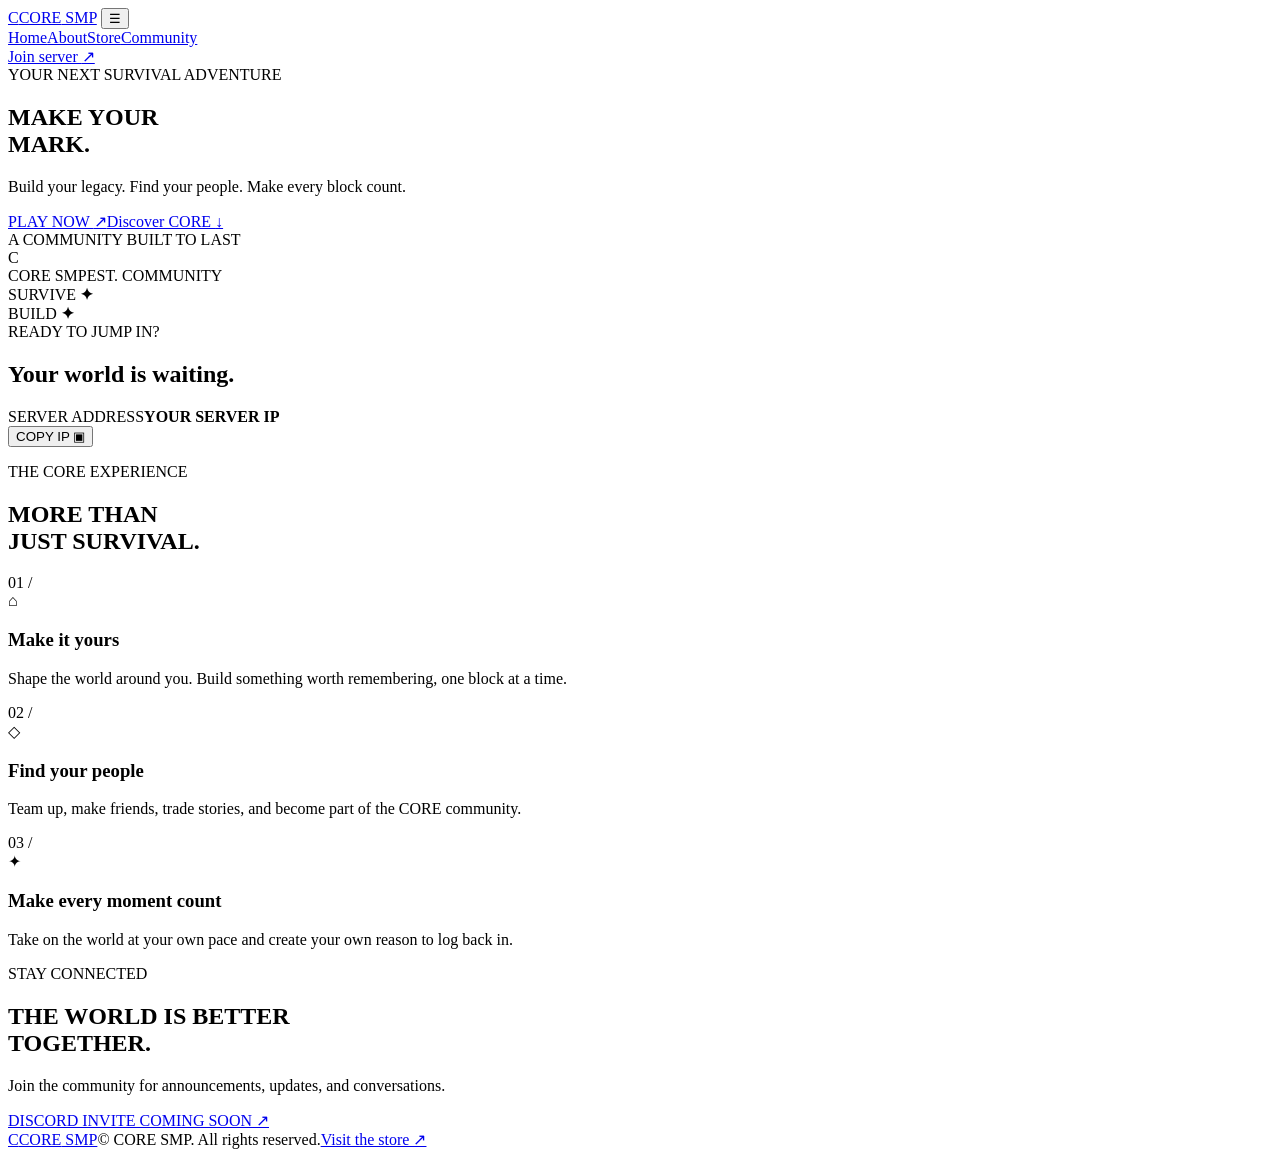
==== index.html @ 57117112 "Build CORE SMP website homepage" ====
<!doctype html>
<html lang="en">
<head>
  <meta charset="utf-8">
  <meta name="viewport" content="width=device-width, initial-scale=1">
  <meta name="theme-color" content="#090909">
  <meta name="description" content="CORE SMP — a Minecraft survival community. Join the server, meet the community, and explore the store.">
  <title>CORE SMP — Your next adventure</title>
  <link rel="preconnect" href="https://fonts.googleapis.com">
  <link rel="preconnect" href="https://fonts.gstatic.com" crossorigin>
  <link href="https://fonts.googleapis.com/css2?family=DM+Sans:wght@400;500;600;700;800&family=Space+Grotesk:wght@500;600;700&display=swap" rel="stylesheet">
  <link rel="stylesheet" href="styles.css">
</head>
<body>
  <div class="ambient ambient-one"></div><div class="ambient ambient-two"></div>
  <header class="site-header">
    <a class="brand" href="index.html" aria-label="CORE SMP home"><span class="brand-mark">C</span><span>CORE<span class="brand-muted"> SMP</span></span></a>
    <button class="menu-toggle" aria-label="Toggle navigation" aria-expanded="false">☰</button>
    <nav class="nav-links" aria-label="Main navigation">
      <a class="active" href="index.html">Home</a><a href="#about">About</a><a href="store.html">Store</a><a href="#community">Community</a>
    </nav>
    <a class="button button-small button-outline header-join" href="#join">Join server <span>↗</span></a>
  </header>

  <main>
    <section class="hero">
      <div class="hero-copy">
        <div class="eyebrow"><span class="live-dot"></span> YOUR NEXT SURVIVAL ADVENTURE</div>
        <h1>MAKE YOUR<br>MARK<span class="gold">.</span></h1>
        <p class="hero-lead">Build your legacy. Find your people. Make every block count.</p>
        <div class="hero-actions"><a class="button button-gold" href="#join">PLAY NOW <span>↗</span></a><a class="button button-quiet" href="#about">Discover CORE <span>↓</span></a></div>
        <div class="hero-note"><span class="note-line"></span> A COMMUNITY BUILT TO LAST</div>
      </div>
      <div class="hero-art" aria-label="Abstract golden CORE emblem">
        <div class="art-grid"></div><div class="orbit orbit-one"></div><div class="orbit orbit-two"></div>
        <div class="core-emblem"><span>C</span></div><div class="art-caption"><span>CORE SMP</span><span>EST. COMMUNITY</span></div>
        <div class="floating-chip chip-top">SURVIVE <b>✦</b></div><div class="floating-chip chip-bottom">BUILD <b>✦</b></div>
      </div>
    </section>

    <section class="join-strip" id="join">
      <div><span class="section-kicker">READY TO JUMP IN?</span><h2>Your world is waiting.</h2></div>
      <div class="server-address"><span class="address-label">SERVER ADDRESS</span><strong id="server-ip">YOUR SERVER IP</strong></div>
      <button class="button button-gold copy-button" id="copy-ip" type="button">COPY IP <span>▣</span></button>
      <p class="copy-feedback" id="copy-feedback" aria-live="polite"></p>
    </section>

    <section class="section about-section" id="about">
      <div class="section-heading"><span class="section-kicker">THE CORE EXPERIENCE</span><h2>MORE THAN<br><span class="gold">JUST SURVIVAL.</span></h2></div>
      <div class="feature-grid">
        <article class="feature-card"><span class="feature-number">01 /</span><div class="feature-icon">⌂</div><h3>Make it yours</h3><p>Shape the world around you. Build something worth remembering, one block at a time.</p></article>
        <article class="feature-card"><span class="feature-number">02 /</span><div class="feature-icon">◇</div><h3>Find your people</h3><p>Team up, make friends, trade stories, and become part of the CORE community.</p></article>
        <article class="feature-card"><span class="feature-number">03 /</span><div class="feature-icon">✦</div><h3>Make every moment count</h3><p>Take on the world at your own pace and create your own reason to log back in.</p></article>
      </div>
    </section>

    <section class="community-banner" id="community">
      <div><span class="section-kicker">STAY CONNECTED</span><h2>THE WORLD IS BETTER<br><span class="gold">TOGETHER.</span></h2><p>Join the community for announcements, updates, and conversations.</p></div>
      <a class="button button-outline" href="#" aria-label="Discord invite to be added">DISCORD INVITE COMING SOON ↗</a>
    </section>
  </main>
  <footer class="site-footer"><a class="brand" href="index.html"><span class="brand-mark">C</span><span>CORE<span class="brand-muted"> SMP</span></span></a><span>© <span id="year"></span> CORE SMP. All rights reserved.</span><a href="store.html">Visit the store ↗</a></footer>
  <script src="script.js"></script>
</body>
</html>
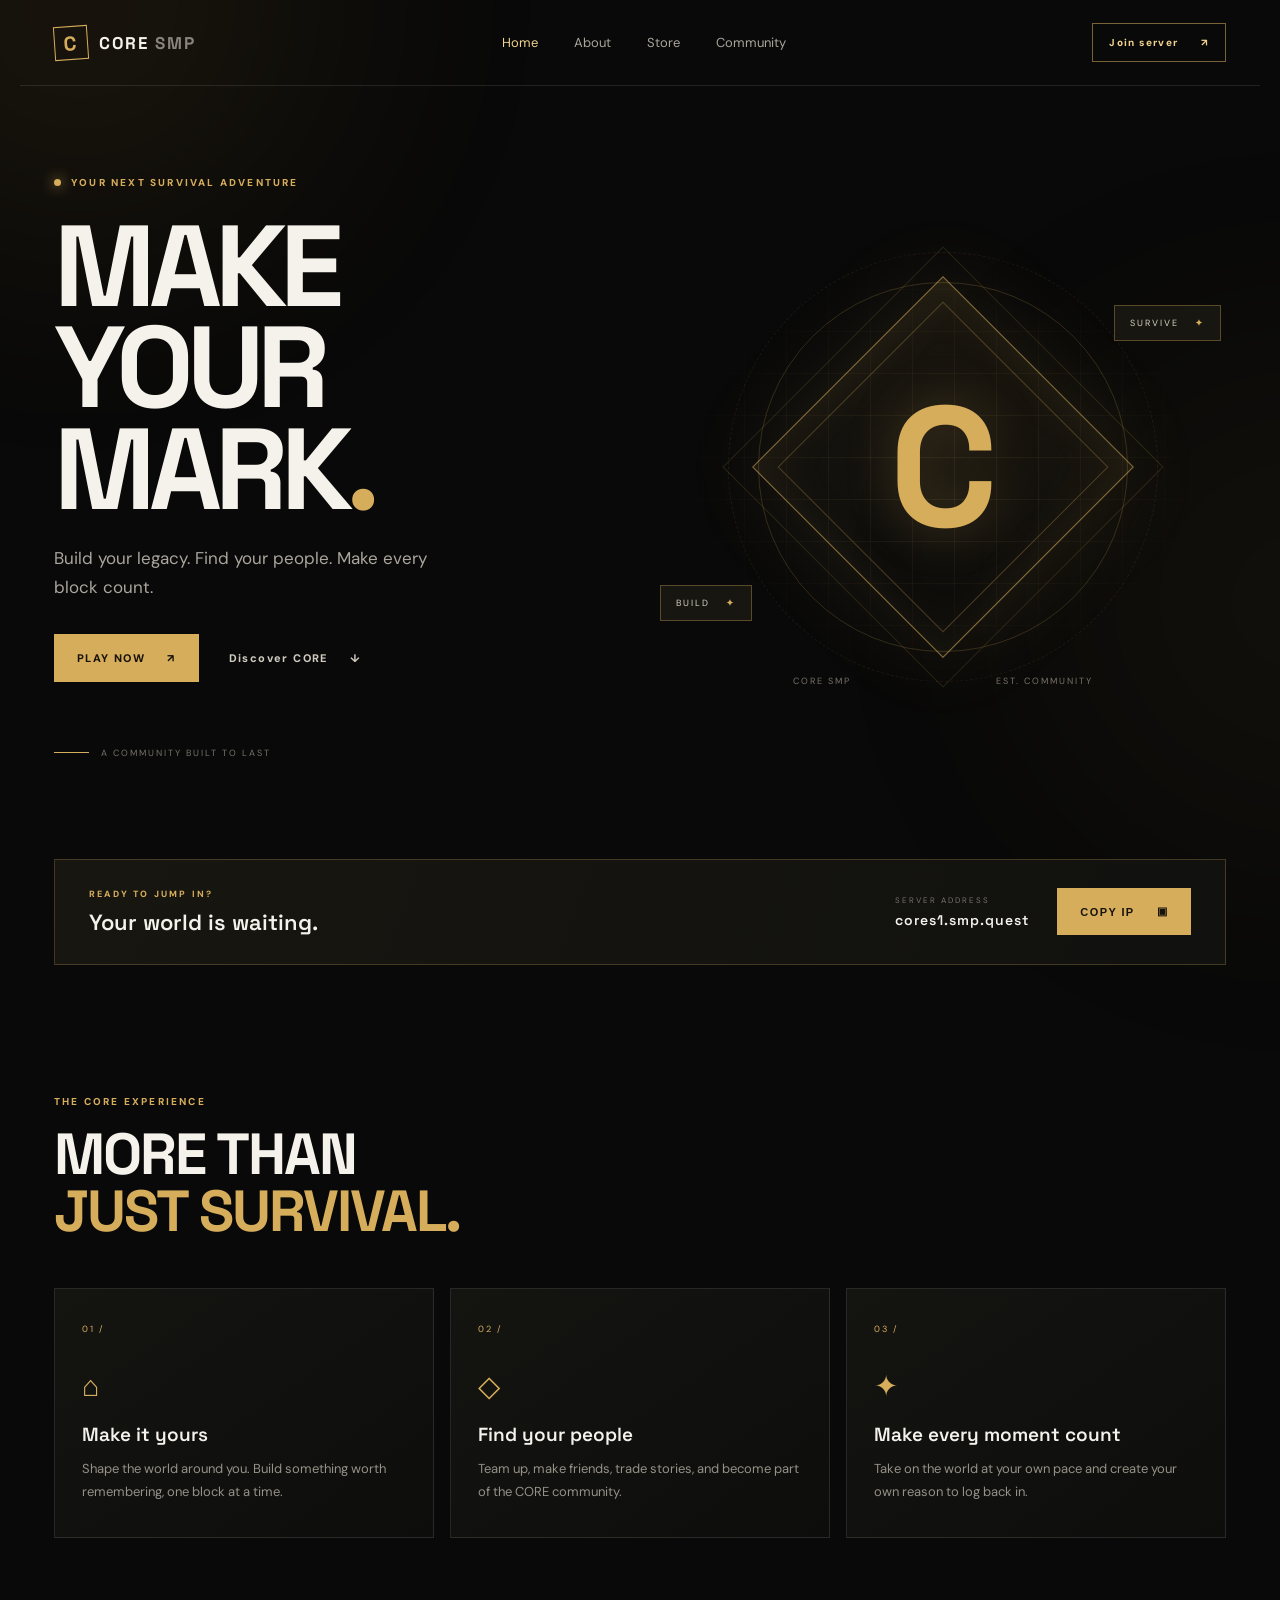
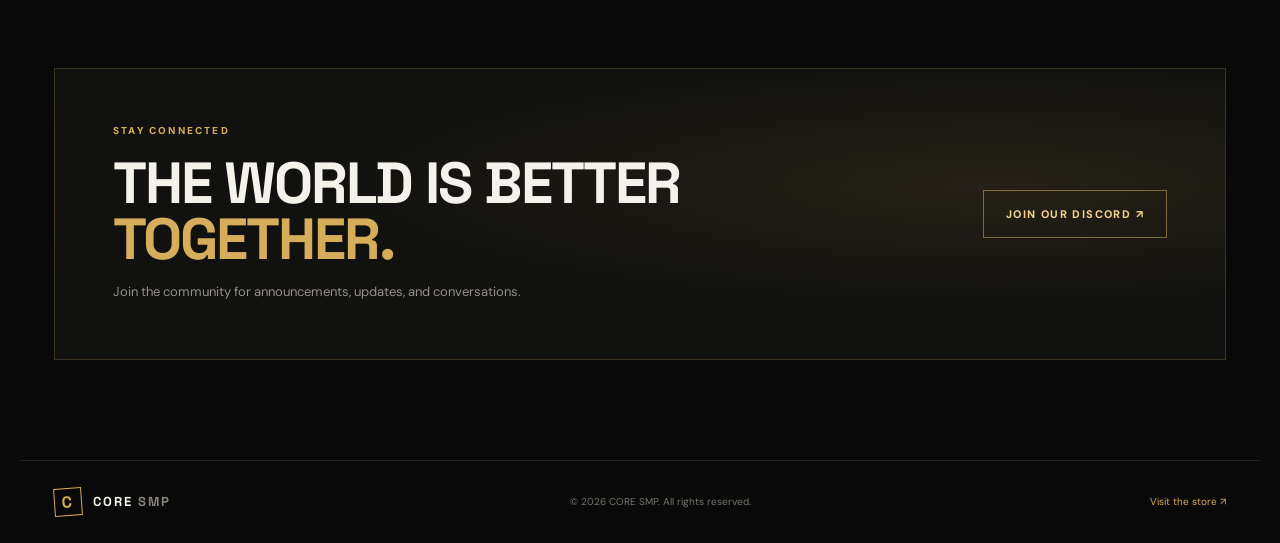
==== commit 122d5055: "Add CORE SMP server address and Discord invite" ====
--- a/index.html
+++ b/index.html
@@ -40,7 +40,7 @@
 
     <section class="join-strip" id="join">
       <div><span class="section-kicker">READY TO JUMP IN?</span><h2>Your world is waiting.</h2></div>
-      <div class="server-address"><span class="address-label">SERVER ADDRESS</span><strong id="server-ip">YOUR SERVER IP</strong></div>
+      <div class="server-address"><span class="address-label">SERVER ADDRESS</span><strong id="server-ip">cores1.smp.quest</strong></div>
       <button class="button button-gold copy-button" id="copy-ip" type="button">COPY IP <span>▣</span></button>
       <p class="copy-feedback" id="copy-feedback" aria-live="polite"></p>
     </section>
@@ -56,7 +56,7 @@
 
     <section class="community-banner" id="community">
       <div><span class="section-kicker">STAY CONNECTED</span><h2>THE WORLD IS BETTER<br><span class="gold">TOGETHER.</span></h2><p>Join the community for announcements, updates, and conversations.</p></div>
-      <a class="button button-outline" href="#" aria-label="Discord invite to be added">DISCORD INVITE COMING SOON ↗</a>
+      <a class="button button-outline" href="https://discord.gg/znxwKpH2S9" target="_blank" rel="noopener noreferrer">JOIN OUR DISCORD ↗</a>
     </section>
   </main>
   <footer class="site-footer"><a class="brand" href="index.html"><span class="brand-mark">C</span><span>CORE<span class="brand-muted"> SMP</span></span></a><span>© <span id="year"></span> CORE SMP. All rights reserved.</span><a href="store.html">Visit the store ↗</a></footer>
--- a/styles.css
+++ b/styles.css
@@ -0,0 +1 @@
+:root{--bg:#090909;--panel:#11110f;--panel2:#151512;--gold:#d6ad5b;--gold2:#f1d28e;--text:#f5f2eb;--muted:#9b988f;--line:rgba(255,255,255,.1);--font:'DM Sans',sans-serif;--display:'Space Grotesk',sans-serif}*{box-sizing:border-box}html{scroll-behavior:smooth}body{margin:0;background:var(--bg);color:var(--text);font-family:var(--font);overflow-x:hidden}a{color:inherit;text-decoration:none}.ambient{position:fixed;width:520px;height:520px;border-radius:50%;filter:blur(130px);opacity:.09;pointer-events:none;z-index:-1}.ambient-one{background:#b88a36;top:-260px;left:-180px}.ambient-two{background:#6f5727;right:-280px;top:38%}.site-header{height:86px;max-width:1240px;margin:auto;padding:0 34px;display:flex;align-items:center;justify-content:space-between;border-bottom:1px solid var(--line);position:relative;z-index:5}.brand{display:flex;align-items:center;gap:11px;font:700 17px var(--display);letter-spacing:2px}.brand-mark{width:34px;height:34px;border:1px solid var(--gold);color:var(--gold);display:grid;place-items:center;font:700 20px var(--display);transform:rotate(-4deg)}.brand-muted{color:#89857c}.nav-links{display:flex;gap:36px;color:#aaa69c;font-size:13px}.nav-links a{transition:color .2s}.nav-links a:hover,.nav-links a.active{color:var(--gold2)}.button{display:inline-flex;align-items:center;justify-content:center;gap:22px;padding:16px 22px;font-size:11px;font-weight:800;letter-spacing:1.4px;transition:transform .2s,background .2s,border-color .2s}.button:hover{transform:translateY(-2px)}.button-gold{background:var(--gold);color:#17130b;border:1px solid var(--gold)}.button-gold:hover{background:var(--gold2)}.button-outline{border:1px solid rgba(214,173,91,.55);color:var(--gold2)}.button-outline:hover{background:rgba(214,173,91,.1)}.button-small{padding:12px 16px;font-size:10px}.button-quiet{color:#d0cbc0;padding-left:4px}.menu-toggle{display:none;background:none;border:0;color:white;font-size:23px}.hero{max-width:1240px;min-height:640px;margin:auto;padding:90px 34px 100px;display:grid;grid-template-columns:1fr 1fr;align-items:center;gap:40px}.eyebrow,.section-kicker{font-size:10px;font-weight:800;letter-spacing:2.2px;color:var(--gold);display:flex;align-items:center;gap:10px}.live-dot{width:7px;height:7px;border-radius:50%;background:var(--gold);box-shadow:0 0 13px var(--gold)}h1,h2,h3,p{margin-top:0}.hero h1,.store-hero h1{font:700 clamp(66px,9vw,116px)/.88 var(--display);letter-spacing:-7px;margin:27px 0 24px}.gold{color:var(--gold)}.hero-lead{font-size:17px;line-height:1.7;color:#aaa69d;max-width:420px}.hero-actions{display:flex;align-items:center;gap:26px;margin-top:32px}.hero-note{display:flex;align-items:center;gap:12px;color:#77736a;font-size:9px;letter-spacing:2px;margin-top:65px}.note-line{height:1px;width:35px;background:var(--gold)}.hero-art{height:440px;position:relative;display:grid;place-items:center;isolation:isolate}.art-grid{position:absolute;inset:0;background-image:linear-gradient(rgba(214,173,91,.08) 1px,transparent 1px),linear-gradient(90deg,rgba(214,173,91,.08) 1px,transparent 1px);background-size:42px 42px;mask-image:radial-gradient(ellipse,black 15%,transparent 72%);z-index:-1}.core-emblem{width:270px;height:270px;border:1px solid rgba(214,173,91,.6);display:grid;place-items:center;transform:rotate(45deg);box-shadow:0 0 90px rgba(214,173,91,.12),inset 0 0 50px rgba(214,173,91,.08);background:linear-gradient(135deg,rgba(214,173,91,.09),rgba(255,255,255,.01))}.core-emblem:before,.core-emblem:after{content:"";position:absolute;inset:17px;border:1px solid rgba(214,173,91,.28)}.core-emblem:after{inset:-22px;border-color:rgba(214,173,91,.15)}.core-emblem span{font:700 170px var(--display);color:var(--gold);transform:rotate(-45deg);text-shadow:0 0 50px rgba(214,173,91,.28)}.orbit{position:absolute;border:1px solid rgba(214,173,91,.2);border-radius:50%;width:370px;height:370px}.orbit-two{width:430px;height:430px;border-style:dashed;opacity:.5}.art-caption{position:absolute;bottom:0;left:50%;transform:translateX(-50%);width:300px;display:flex;justify-content:space-between;color:#797469;font-size:9px;letter-spacing:2px}.floating-chip{position:absolute;background:#171611;border:1px solid rgba(214,173,91,.35);padding:11px 15px;font-size:9px;letter-spacing:2px;color:#d8d1c1}.floating-chip b{color:var(--gold);margin-left:12px}.chip-top{top:58px;right:5px}.chip-bottom{bottom:66px;left:0}.join-strip{max-width:1172px;margin:0 auto;background:linear-gradient(110deg,#171610,#11110f);border:1px solid rgba(214,173,91,.25);padding:28px 34px;display:flex;align-items:center;gap:28px;position:relative}.join-strip h2{font:600 22px var(--display);margin:8px 0 0}.join-strip .section-kicker{font-size:9px}.server-address{margin-left:auto;display:flex;flex-direction:column;gap:6px}.address-label{font-size:8px;letter-spacing:2px;color:#77736a}.server-address strong{font:600 14px var(--display);letter-spacing:1px}.copy-button{white-space:nowrap}.copy-feedback{position:absolute;right:34px;bottom:-24px;color:var(--gold);font-size:11px;margin:0}.section{max-width:1172px;margin:0 auto;padding:130px 0}.section-heading{margin-bottom:48px}.section-heading h2,.community-banner h2{font:700 clamp(38px,5vw,58px)/.98 var(--display);letter-spacing:-2px;margin:18px 0}.feature-grid{display:grid;grid-template-columns:repeat(3,1fr);gap:16px}.feature-card{background:linear-gradient(145deg,#141411,#0d0d0c);border:1px solid var(--line);padding:27px;min-height:250px;transition:border-color .2s,transform .2s}.feature-card:hover{border-color:rgba(214,173,91,.5);transform:translateY(-4px)}.feature-number{font-size:9px;color:var(--gold);letter-spacing:2px}.feature-icon{font-size:29px;color:var(--gold);margin:30px 0 17px}.feature-card h3{font:600 19px var(--display);margin-bottom:10px}.feature-card p,.community-banner p{font-size:13px;line-height:1.8;color:#969187;margin:0}.community-banner{max-width:1172px;margin:0 auto 100px;padding:55px 58px;border:1px solid rgba(214,173,91,.22);background:radial-gradient(ellipse at 80% 40%,rgba(214,173,91,.1),transparent 50%),#11110f;display:flex;align-items:center;justify-content:space-between;gap:25px}.community-banner h2{margin-bottom:12px}.community-banner .button{flex-shrink:0}.site-footer{max-width:1240px;margin:auto;padding:27px 34px;border-top:1px solid var(--line);display:flex;align-items:center;justify-content:space-between;color:#77736a;font-size:10px}.site-footer .brand{color:var(--text);font-size:13px}.site-footer .brand-mark{width:28px;height:28px;font-size:16px}.site-footer>a:last-child{color:var(--gold)}.store-hero{max-width:1172px;margin:auto;padding:105px 0 75px}.store-hero h1{font-size:clamp(66px,9vw,104px);margin-bottom:24px}.store-hero>p{color:#a7a196;max-width:470px;line-height:1.8;font-size:15px}.store-status{display:inline-flex;align-items:center;gap:17px;margin-top:28px;padding:17px 21px;background:#15140f;border:1px solid rgba(214,173,91,.28)}.status-icon{font-size:24px;color:var(--gold)}.store-status strong,.store-status small{display:block}.store-status strong{font-size:10px;letter-spacing:1.5px;color:var(--gold2)}.store-status small{font-size:11px;color:#8d887d;margin-top:5px}.store-section{padding-top:65px}.section-description{color:#99948a;max-width:480px;line-height:1.7;font-size:13px}.tier-grid{display:grid;grid-template-columns:repeat(3,1fr);gap:16px;margin-top:40px}.tier-card{padding:30px;background:#11110f;border:1px solid var(--line);min-height:330px;position:relative}.tier-featured{border-color:rgba(214,173,91,.6);background:linear-gradient(150deg,#1a1811,#11110f)}.tier-label{font-size:9px;letter-spacing:2px;color:var(--gold)}.tier-card h3{font:700 39px var(--display);margin:24px 0 5px}.tier-subtitle{color:#99948a;font-size:12px}.tier-card ul{list-style:none;padding:0;margin:28px 0}.tier-card li{font-size:12px;color:#c4bfb4;padding:10px 0;border-bottom:1px solid rgba(255,255,255,.07)}.tier-card li:before{content:"✦";color:var(--gold);margin-right:10px}.tier-soon{font-size:9px;letter-spacing:1.5px;color:var(--gold)}.store-footnote{font-size:10px;color:#77736a;line-height:1.7;margin-top:24px}.store-help{margin-top:30px}.store-help h2{font-size:40px}@media(max-width:900px){.site-header{padding:0 22px}.hero{padding:75px 24px;gap:15px}.hero-art{transform:scale(.85)}.section,.store-hero{margin-left:24px;margin-right:24px}.join-strip{margin:0 24px;flex-wrap:wrap}.server-address{margin-left:0}.community-banner{margin-left:24px;margin-right:24px}.site-footer{padding-left:22px;padding-right:22px}}@media(max-width:650px){.site-header{height:72px}.menu-toggle{display:block;margin-left:auto;margin-right:15px}.nav-links{display:none;position:absolute;top:71px;left:0;right:0;background:#10100e;padding:22px;flex-direction:column;gap:20px;border-bottom:1px solid var(--line)}.nav-links.open{display:flex}.header-join{display:none}.hero{display:block;padding:70px 24px 55px}.hero h1{font-size:76px;letter-spacing:-5px}.hero-art{height:340px;margin-top:35px;transform:scale(.8)}.hero-note{margin-top:38px}.join-strip{padding:25px;gap:17px}.join-strip>div:first-child{width:100%}.server-address{flex:1;min-width:145px}.copy-button{padding:14px}.section{padding:85px 0}.feature-grid,.tier-grid{grid-template-columns:1fr}.feature-card{min-height:210px}.community-banner{padding:35px 27px;display:block}.community-banner .button{margin-top:25px;font-size:9px}.site-footer{gap:16px;flex-wrap:wrap}.site-footer>span{order:3;width:100%}.store-hero{padding-top:75px}.store-hero h1{font-size:76px;letter-spacing:-5px}.store-section{padding-top:35px}.tier-card{min-height:0}.copy-feedback{right:24px}}
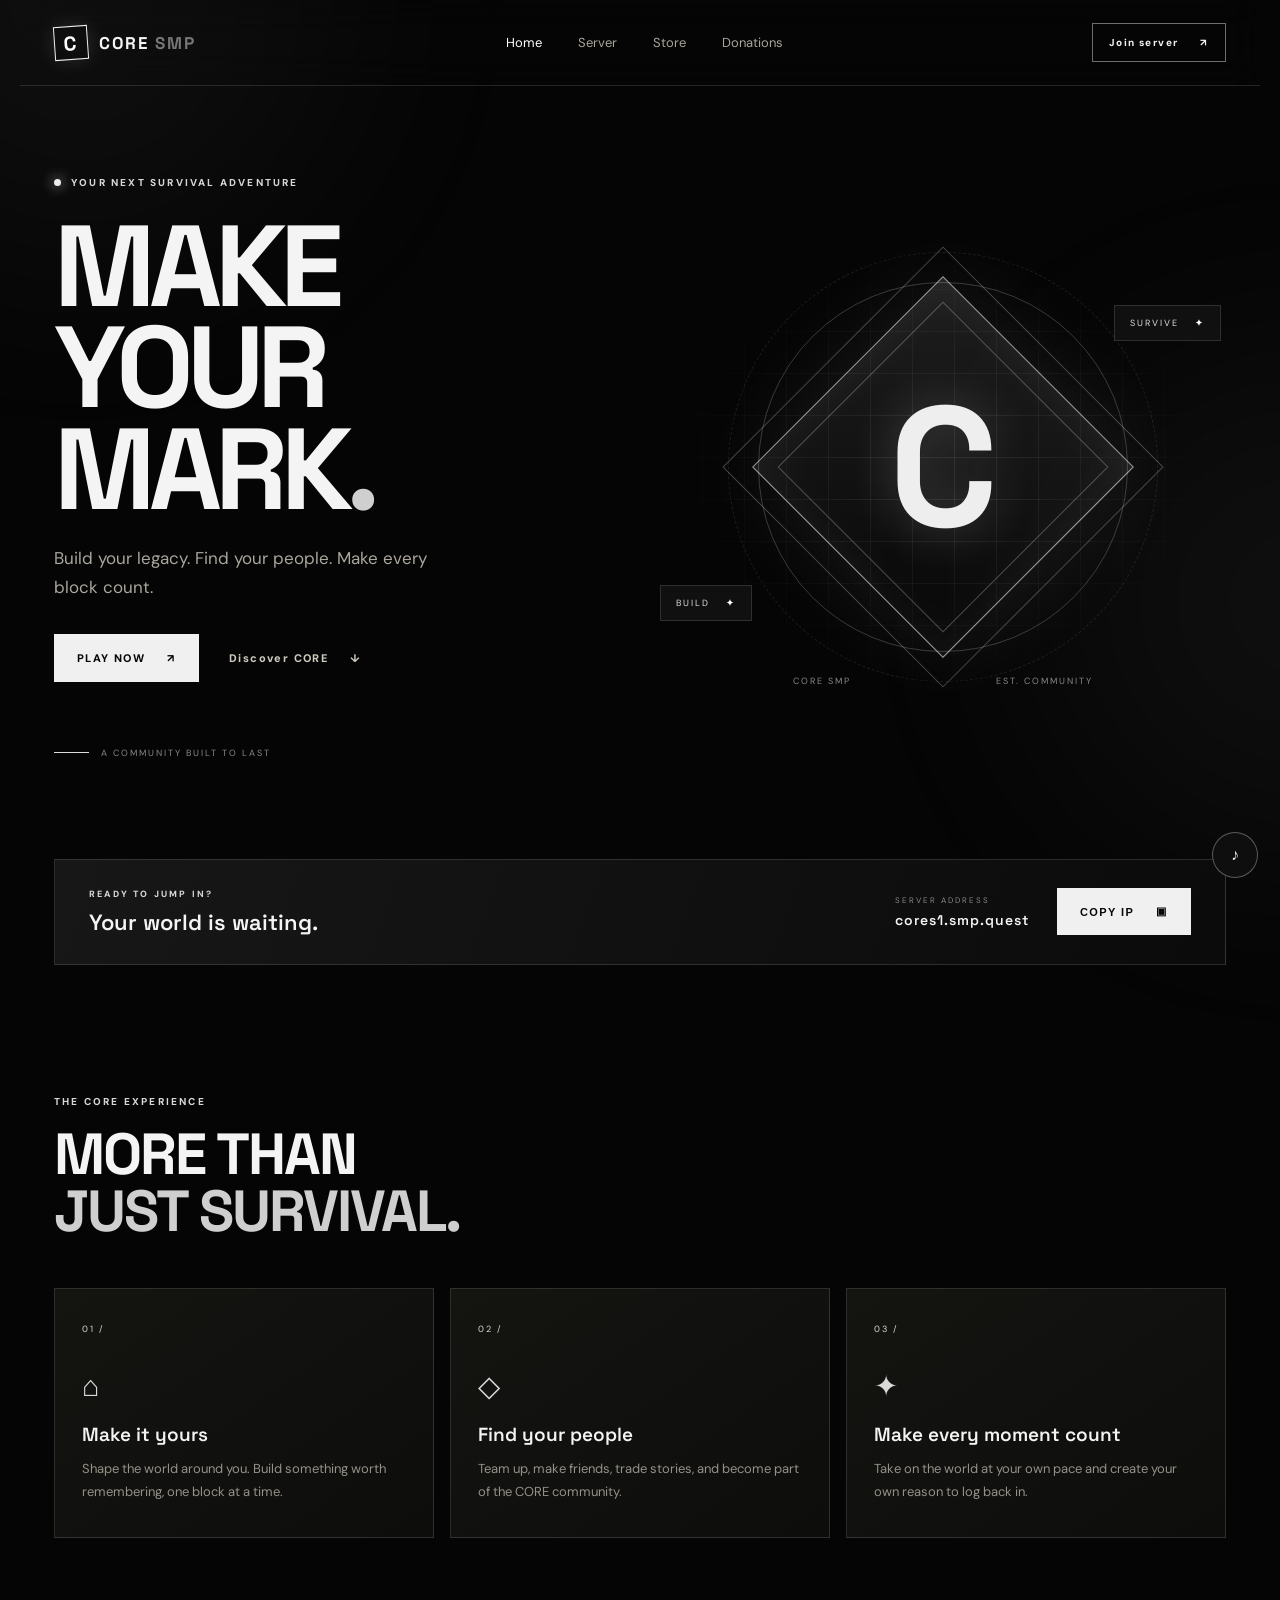
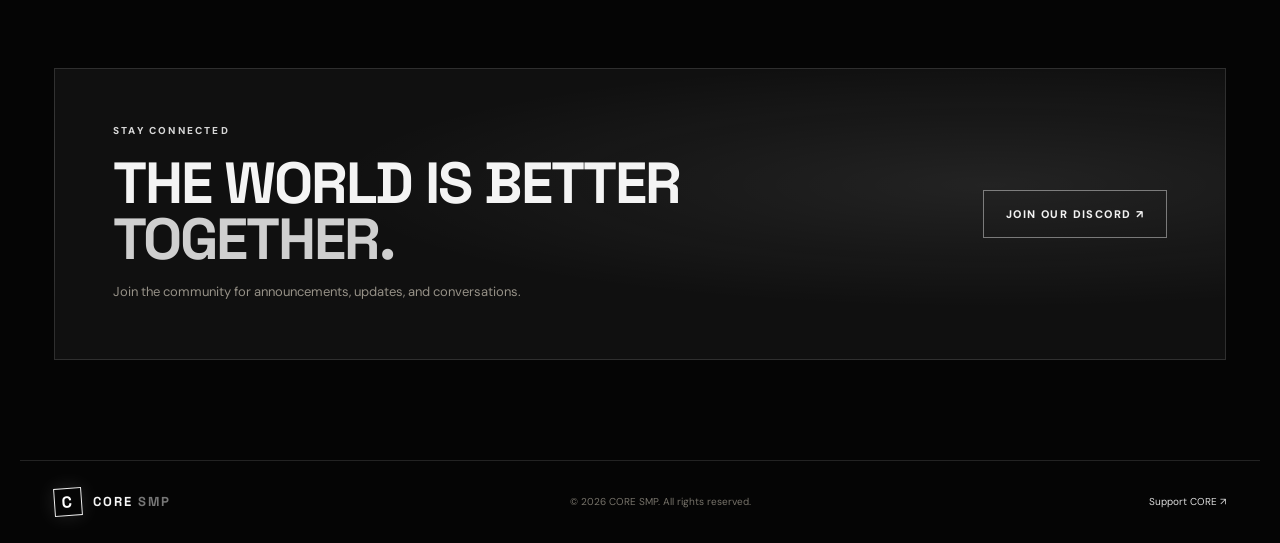
==== commit f46d269d: "Add separate donations navigation" ====
--- a/index.html
+++ b/index.html
@@ -17,7 +17,7 @@
     <a class="brand" href="index.html" aria-label="CORE SMP home"><span class="brand-mark">C</span><span>CORE<span class="brand-muted"> SMP</span></span></a>
     <button class="menu-toggle" aria-label="Toggle navigation" aria-expanded="false">☰</button>
     <nav class="nav-links" aria-label="Main navigation">
-      <a class="active" href="index.html">Home</a><a href="#about">About</a><a href="store.html">Store</a><a href="#community">Community</a>
+      <a class="active" href="index.html">Home</a><a href="#join">Server</a><a href="store.html">Store</a><a href="donate.html">Donations</a>
     </nav>
     <a class="button button-small button-outline header-join" href="#join">Join server <span>↗</span></a>
   </header>
@@ -59,7 +59,7 @@
       <a class="button button-outline" href="https://discord.gg/znxwKpH2S9" target="_blank" rel="noopener noreferrer">JOIN OUR DISCORD ↗</a>
     </section>
   </main>
-  <footer class="site-footer"><a class="brand" href="index.html"><span class="brand-mark">C</span><span>CORE<span class="brand-muted"> SMP</span></span></a><span>© <span id="year"></span> CORE SMP. All rights reserved.</span><a href="store.html">Visit the store ↗</a></footer>
+  <footer class="site-footer"><a class="brand" href="index.html"><span class="brand-mark">C</span><span>CORE<span class="brand-muted"> SMP</span></span></a><span>© <span id="year"></span> CORE SMP. All rights reserved.</span><a href="donate.html">Support CORE ↗</a></footer>
   <script src="script.js"></script>
 </body>
 </html>
--- a/styles.css
+++ b/styles.css
@@ -1 +1,55 @@
-:root{--bg:#090909;--panel:#11110f;--panel2:#151512;--gold:#d6ad5b;--gold2:#f1d28e;--text:#f5f2eb;--muted:#9b988f;--line:rgba(255,255,255,.1);--font:'DM Sans',sans-serif;--display:'Space Grotesk',sans-serif}*{box-sizing:border-box}html{scroll-behavior:smooth}body{margin:0;background:var(--bg);color:var(--text);font-family:var(--font);overflow-x:hidden}a{color:inherit;text-decoration:none}.ambient{position:fixed;width:520px;height:520px;border-radius:50%;filter:blur(130px);opacity:.09;pointer-events:none;z-index:-1}.ambient-one{background:#b88a36;top:-260px;left:-180px}.ambient-two{background:#6f5727;right:-280px;top:38%}.site-header{height:86px;max-width:1240px;margin:auto;padding:0 34px;display:flex;align-items:center;justify-content:space-between;border-bottom:1px solid var(--line);position:relative;z-index:5}.brand{display:flex;align-items:center;gap:11px;font:700 17px var(--display);letter-spacing:2px}.brand-mark{width:34px;height:34px;border:1px solid var(--gold);color:var(--gold);display:grid;place-items:center;font:700 20px var(--display);transform:rotate(-4deg)}.brand-muted{color:#89857c}.nav-links{display:flex;gap:36px;color:#aaa69c;font-size:13px}.nav-links a{transition:color .2s}.nav-links a:hover,.nav-links a.active{color:var(--gold2)}.button{display:inline-flex;align-items:center;justify-content:center;gap:22px;padding:16px 22px;font-size:11px;font-weight:800;letter-spacing:1.4px;transition:transform .2s,background .2s,border-color .2s}.button:hover{transform:translateY(-2px)}.button-gold{background:var(--gold);color:#17130b;border:1px solid var(--gold)}.button-gold:hover{background:var(--gold2)}.button-outline{border:1px solid rgba(214,173,91,.55);color:var(--gold2)}.button-outline:hover{background:rgba(214,173,91,.1)}.button-small{padding:12px 16px;font-size:10px}.button-quiet{color:#d0cbc0;padding-left:4px}.menu-toggle{display:none;background:none;border:0;color:white;font-size:23px}.hero{max-width:1240px;min-height:640px;margin:auto;padding:90px 34px 100px;display:grid;grid-template-columns:1fr 1fr;align-items:center;gap:40px}.eyebrow,.section-kicker{font-size:10px;font-weight:800;letter-spacing:2.2px;color:var(--gold);display:flex;align-items:center;gap:10px}.live-dot{width:7px;height:7px;border-radius:50%;background:var(--gold);box-shadow:0 0 13px var(--gold)}h1,h2,h3,p{margin-top:0}.hero h1,.store-hero h1{font:700 clamp(66px,9vw,116px)/.88 var(--display);letter-spacing:-7px;margin:27px 0 24px}.gold{color:var(--gold)}.hero-lead{font-size:17px;line-height:1.7;color:#aaa69d;max-width:420px}.hero-actions{display:flex;align-items:center;gap:26px;margin-top:32px}.hero-note{display:flex;align-items:center;gap:12px;color:#77736a;font-size:9px;letter-spacing:2px;margin-top:65px}.note-line{height:1px;width:35px;background:var(--gold)}.hero-art{height:440px;position:relative;display:grid;place-items:center;isolation:isolate}.art-grid{position:absolute;inset:0;background-image:linear-gradient(rgba(214,173,91,.08) 1px,transparent 1px),linear-gradient(90deg,rgba(214,173,91,.08) 1px,transparent 1px);background-size:42px 42px;mask-image:radial-gradient(ellipse,black 15%,transparent 72%);z-index:-1}.core-emblem{width:270px;height:270px;border:1px solid rgba(214,173,91,.6);display:grid;place-items:center;transform:rotate(45deg);box-shadow:0 0 90px rgba(214,173,91,.12),inset 0 0 50px rgba(214,173,91,.08);background:linear-gradient(135deg,rgba(214,173,91,.09),rgba(255,255,255,.01))}.core-emblem:before,.core-emblem:after{content:"";position:absolute;inset:17px;border:1px solid rgba(214,173,91,.28)}.core-emblem:after{inset:-22px;border-color:rgba(214,173,91,.15)}.core-emblem span{font:700 170px var(--display);color:var(--gold);transform:rotate(-45deg);text-shadow:0 0 50px rgba(214,173,91,.28)}.orbit{position:absolute;border:1px solid rgba(214,173,91,.2);border-radius:50%;width:370px;height:370px}.orbit-two{width:430px;height:430px;border-style:dashed;opacity:.5}.art-caption{position:absolute;bottom:0;left:50%;transform:translateX(-50%);width:300px;display:flex;justify-content:space-between;color:#797469;font-size:9px;letter-spacing:2px}.floating-chip{position:absolute;background:#171611;border:1px solid rgba(214,173,91,.35);padding:11px 15px;font-size:9px;letter-spacing:2px;color:#d8d1c1}.floating-chip b{color:var(--gold);margin-left:12px}.chip-top{top:58px;right:5px}.chip-bottom{bottom:66px;left:0}.join-strip{max-width:1172px;margin:0 auto;background:linear-gradient(110deg,#171610,#11110f);border:1px solid rgba(214,173,91,.25);padding:28px 34px;display:flex;align-items:center;gap:28px;position:relative}.join-strip h2{font:600 22px var(--display);margin:8px 0 0}.join-strip .section-kicker{font-size:9px}.server-address{margin-left:auto;display:flex;flex-direction:column;gap:6px}.address-label{font-size:8px;letter-spacing:2px;color:#77736a}.server-address strong{font:600 14px var(--display);letter-spacing:1px}.copy-button{white-space:nowrap}.copy-feedback{position:absolute;right:34px;bottom:-24px;color:var(--gold);font-size:11px;margin:0}.section{max-width:1172px;margin:0 auto;padding:130px 0}.section-heading{margin-bottom:48px}.section-heading h2,.community-banner h2{font:700 clamp(38px,5vw,58px)/.98 var(--display);letter-spacing:-2px;margin:18px 0}.feature-grid{display:grid;grid-template-columns:repeat(3,1fr);gap:16px}.feature-card{background:linear-gradient(145deg,#141411,#0d0d0c);border:1px solid var(--line);padding:27px;min-height:250px;transition:border-color .2s,transform .2s}.feature-card:hover{border-color:rgba(214,173,91,.5);transform:translateY(-4px)}.feature-number{font-size:9px;color:var(--gold);letter-spacing:2px}.feature-icon{font-size:29px;color:var(--gold);margin:30px 0 17px}.feature-card h3{font:600 19px var(--display);margin-bottom:10px}.feature-card p,.community-banner p{font-size:13px;line-height:1.8;color:#969187;margin:0}.community-banner{max-width:1172px;margin:0 auto 100px;padding:55px 58px;border:1px solid rgba(214,173,91,.22);background:radial-gradient(ellipse at 80% 40%,rgba(214,173,91,.1),transparent 50%),#11110f;display:flex;align-items:center;justify-content:space-between;gap:25px}.community-banner h2{margin-bottom:12px}.community-banner .button{flex-shrink:0}.site-footer{max-width:1240px;margin:auto;padding:27px 34px;border-top:1px solid var(--line);display:flex;align-items:center;justify-content:space-between;color:#77736a;font-size:10px}.site-footer .brand{color:var(--text);font-size:13px}.site-footer .brand-mark{width:28px;height:28px;font-size:16px}.site-footer>a:last-child{color:var(--gold)}.store-hero{max-width:1172px;margin:auto;padding:105px 0 75px}.store-hero h1{font-size:clamp(66px,9vw,104px);margin-bottom:24px}.store-hero>p{color:#a7a196;max-width:470px;line-height:1.8;font-size:15px}.store-status{display:inline-flex;align-items:center;gap:17px;margin-top:28px;padding:17px 21px;background:#15140f;border:1px solid rgba(214,173,91,.28)}.status-icon{font-size:24px;color:var(--gold)}.store-status strong,.store-status small{display:block}.store-status strong{font-size:10px;letter-spacing:1.5px;color:var(--gold2)}.store-status small{font-size:11px;color:#8d887d;margin-top:5px}.store-section{padding-top:65px}.section-description{color:#99948a;max-width:480px;line-height:1.7;font-size:13px}.tier-grid{display:grid;grid-template-columns:repeat(3,1fr);gap:16px;margin-top:40px}.tier-card{padding:30px;background:#11110f;border:1px solid var(--line);min-height:330px;position:relative}.tier-featured{border-color:rgba(214,173,91,.6);background:linear-gradient(150deg,#1a1811,#11110f)}.tier-label{font-size:9px;letter-spacing:2px;color:var(--gold)}.tier-card h3{font:700 39px var(--display);margin:24px 0 5px}.tier-subtitle{color:#99948a;font-size:12px}.tier-card ul{list-style:none;padding:0;margin:28px 0}.tier-card li{font-size:12px;color:#c4bfb4;padding:10px 0;border-bottom:1px solid rgba(255,255,255,.07)}.tier-card li:before{content:"✦";color:var(--gold);margin-right:10px}.tier-soon{font-size:9px;letter-spacing:1.5px;color:var(--gold)}.store-footnote{font-size:10px;color:#77736a;line-height:1.7;margin-top:24px}.store-help{margin-top:30px}.store-help h2{font-size:40px}@media(max-width:900px){.site-header{padding:0 22px}.hero{padding:75px 24px;gap:15px}.hero-art{transform:scale(.85)}.section,.store-hero{margin-left:24px;margin-right:24px}.join-strip{margin:0 24px;flex-wrap:wrap}.server-address{margin-left:0}.community-banner{margin-left:24px;margin-right:24px}.site-footer{padding-left:22px;padding-right:22px}}@media(max-width:650px){.site-header{height:72px}.menu-toggle{display:block;margin-left:auto;margin-right:15px}.nav-links{display:none;position:absolute;top:71px;left:0;right:0;background:#10100e;padding:22px;flex-direction:column;gap:20px;border-bottom:1px solid var(--line)}.nav-links.open{display:flex}.header-join{display:none}.hero{display:block;padding:70px 24px 55px}.hero h1{font-size:76px;letter-spacing:-5px}.hero-art{height:340px;margin-top:35px;transform:scale(.8)}.hero-note{margin-top:38px}.join-strip{padding:25px;gap:17px}.join-strip>div:first-child{width:100%}.server-address{flex:1;min-width:145px}.copy-button{padding:14px}.section{padding:85px 0}.feature-grid,.tier-grid{grid-template-columns:1fr}.feature-card{min-height:210px}.community-banner{padding:35px 27px;display:block}.community-banner .button{margin-top:25px;font-size:9px}.site-footer{gap:16px;flex-wrap:wrap}.site-footer>span{order:3;width:100%}.store-hero{padding-top:75px}.store-hero h1{font-size:76px;letter-spacing:-5px}.store-section{padding-top:35px}.tier-card{min-height:0}.copy-feedback{right:24px}}+:root{--bg:#090909;--panel:#11110f;--panel2:#151512;--gold:#d6ad5b;--gold2:#f1d28e;--text:#f5f2eb;--muted:#9b988f;--line:rgba(255,255,255,.1);--font:'DM Sans',sans-serif;--display:'Space Grotesk',sans-serif}*{box-sizing:border-box}html{scroll-behavior:smooth}body{margin:0;background:var(--bg);color:var(--text);font-family:var(--font);overflow-x:hidden}a{color:inherit;text-decoration:none}.ambient{position:fixed;width:520px;height:520px;border-radius:50%;filter:blur(130px);opacity:.09;pointer-events:none;z-index:-1}.ambient-one{background:#b88a36;top:-260px;left:-180px}.ambient-two{background:#6f5727;right:-280px;top:38%}.site-header{height:86px;max-width:1240px;margin:auto;padding:0 34px;display:flex;align-items:center;justify-content:space-between;border-bottom:1px solid var(--line);position:relative;z-index:5}.brand{display:flex;align-items:center;gap:11px;font:700 17px var(--display);letter-spacing:2px}.brand-mark{width:34px;height:34px;border:1px solid var(--gold);color:var(--gold);display:grid;place-items:center;font:700 20px var(--display);transform:rotate(-4deg)}.brand-muted{color:#89857c}.nav-links{display:flex;gap:36px;color:#aaa69c;font-size:13px}.nav-links a{transition:color .2s}.nav-links a:hover,.nav-links a.active{color:var(--gold2)}.button{display:inline-flex;align-items:center;justify-content:center;gap:22px;padding:16px 22px;font-size:11px;font-weight:800;letter-spacing:1.4px;transition:transform .2s,background .2s,border-color .2s}.button:hover{transform:translateY(-2px)}.button-gold{background:var(--gold);color:#17130b;border:1px solid var(--gold)}.button-gold:hover{background:var(--gold2)}.button-outline{border:1px solid rgba(214,173,91,.55);color:var(--gold2)}.button-outline:hover{background:rgba(214,173,91,.1)}.button-small{padding:12px 16px;font-size:10px}.button-quiet{color:#d0cbc0;padding-left:4px}.menu-toggle{display:none;background:none;border:0;color:white;font-size:23px}.hero{max-width:1240px;min-height:640px;margin:auto;padding:90px 34px 100px;display:grid;grid-template-columns:1fr 1fr;align-items:center;gap:40px}.eyebrow,.section-kicker{font-size:10px;font-weight:800;letter-spacing:2.2px;color:var(--gold);display:flex;align-items:center;gap:10px}.live-dot{width:7px;height:7px;border-radius:50%;background:var(--gold);box-shadow:0 0 13px var(--gold)}h1,h2,h3,p{margin-top:0}.hero h1,.store-hero h1{font:700 clamp(66px,9vw,116px)/.88 var(--display);letter-spacing:-7px;margin:27px 0 24px}.gold{color:var(--gold)}.hero-lead{font-size:17px;line-height:1.7;color:#aaa69d;max-width:420px}.hero-actions{display:flex;align-items:center;gap:26px;margin-top:32px}.hero-note{display:flex;align-items:center;gap:12px;color:#77736a;font-size:9px;letter-spacing:2px;margin-top:65px}.note-line{height:1px;width:35px;background:var(--gold)}.hero-art{height:440px;position:relative;display:grid;place-items:center;isolation:isolate}.art-grid{position:absolute;inset:0;background-image:linear-gradient(rgba(214,173,91,.08) 1px,transparent 1px),linear-gradient(90deg,rgba(214,173,91,.08) 1px,transparent 1px);background-size:42px 42px;mask-image:radial-gradient(ellipse,black 15%,transparent 72%);z-index:-1}.core-emblem{width:270px;height:270px;border:1px solid rgba(214,173,91,.6);display:grid;place-items:center;transform:rotate(45deg);box-shadow:0 0 90px rgba(214,173,91,.12),inset 0 0 50px rgba(214,173,91,.08);background:linear-gradient(135deg,rgba(214,173,91,.09),rgba(255,255,255,.01))}.core-emblem:before,.core-emblem:after{content:"";position:absolute;inset:17px;border:1px solid rgba(214,173,91,.28)}.core-emblem:after{inset:-22px;border-color:rgba(214,173,91,.15)}.core-emblem span{font:700 170px var(--display);color:var(--gold);transform:rotate(-45deg);text-shadow:0 0 50px rgba(214,173,91,.28)}.orbit{position:absolute;border:1px solid rgba(214,173,91,.2);border-radius:50%;width:370px;height:370px}.orbit-two{width:430px;height:430px;border-style:dashed;opacity:.5}.art-caption{position:absolute;bottom:0;left:50%;transform:translateX(-50%);width:300px;display:flex;justify-content:space-between;color:#797469;font-size:9px;letter-spacing:2px}.floating-chip{position:absolute;background:#171611;border:1px solid rgba(214,173,91,.35);padding:11px 15px;font-size:9px;letter-spacing:2px;color:#d8d1c1}.floating-chip b{color:var(--gold);margin-left:12px}.chip-top{top:58px;right:5px}.chip-bottom{bottom:66px;left:0}.join-strip{max-width:1172px;margin:0 auto;background:linear-gradient(110deg,#171610,#11110f);border:1px solid rgba(214,173,91,.25);padding:28px 34px;display:flex;align-items:center;gap:28px;position:relative}.join-strip h2{font:600 22px var(--display);margin:8px 0 0}.join-strip .section-kicker{font-size:9px}.server-address{margin-left:auto;display:flex;flex-direction:column;gap:6px}.address-label{font-size:8px;letter-spacing:2px;color:#77736a}.server-address strong{font:600 14px var(--display);letter-spacing:1px}.copy-button{white-space:nowrap}.copy-feedback{position:absolute;right:34px;bottom:-24px;color:var(--gold);font-size:11px;margin:0}.section{max-width:1172px;margin:0 auto;padding:130px 0}.section-heading{margin-bottom:48px}.section-heading h2,.community-banner h2{font:700 clamp(38px,5vw,58px)/.98 var(--display);letter-spacing:-2px;margin:18px 0}.feature-grid{display:grid;grid-template-columns:repeat(3,1fr);gap:16px}.feature-card{background:linear-gradient(145deg,#141411,#0d0d0c);border:1px solid var(--line);padding:27px;min-height:250px;transition:border-color .2s,transform .2s}.feature-card:hover{border-color:rgba(214,173,91,.5);transform:translateY(-4px)}.feature-number{font-size:9px;color:var(--gold);letter-spacing:2px}.feature-icon{font-size:29px;color:var(--gold);margin:30px 0 17px}.feature-card h3{font:600 19px var(--display);margin-bottom:10px}.feature-card p,.community-banner p{font-size:13px;line-height:1.8;color:#969187;margin:0}.community-banner{max-width:1172px;margin:0 auto 100px;padding:55px 58px;border:1px solid rgba(214,173,91,.22);background:radial-gradient(ellipse at 80% 40%,rgba(214,173,91,.1),transparent 50%),#11110f;display:flex;align-items:center;justify-content:space-between;gap:25px}.community-banner h2{margin-bottom:12px}.community-banner .button{flex-shrink:0}.site-footer{max-width:1240px;margin:auto;padding:27px 34px;border-top:1px solid var(--line);display:flex;align-items:center;justify-content:space-between;color:#77736a;font-size:10px}.site-footer .brand{color:var(--text);font-size:13px}.site-footer .brand-mark{width:28px;height:28px;font-size:16px}.site-footer>a:last-child{color:var(--gold)}.store-hero{max-width:1172px;margin:auto;padding:105px 0 75px}.store-hero h1{font-size:clamp(66px,9vw,104px);margin-bottom:24px}.store-hero>p{color:#a7a196;max-width:470px;line-height:1.8;font-size:15px}.store-status{display:inline-flex;align-items:center;gap:17px;margin-top:28px;padding:17px 21px;background:#15140f;border:1px solid rgba(214,173,91,.28)}.status-icon{font-size:24px;color:var(--gold)}.store-status strong,.store-status small{display:block}.store-status strong{font-size:10px;letter-spacing:1.5px;color:var(--gold2)}.store-status small{font-size:11px;color:#8d887d;margin-top:5px}.store-section{padding-top:65px}.section-description{color:#99948a;max-width:480px;line-height:1.7;font-size:13px}.tier-grid{display:grid;grid-template-columns:repeat(3,1fr);gap:16px;margin-top:40px}.tier-card{padding:30px;background:#11110f;border:1px solid var(--line);min-height:330px;position:relative}.tier-featured{border-color:rgba(214,173,91,.6);background:linear-gradient(150deg,#1a1811,#11110f)}.tier-label{font-size:9px;letter-spacing:2px;color:var(--gold)}.tier-card h3{font:700 39px var(--display);margin:24px 0 5px}.tier-subtitle{color:#99948a;font-size:12px}.tier-card ul{list-style:none;padding:0;margin:28px 0}.tier-card li{font-size:12px;color:#c4bfb4;padding:10px 0;border-bottom:1px solid rgba(255,255,255,.07)}.tier-card li:before{content:"✦";color:var(--gold);margin-right:10px}.tier-soon{font-size:9px;letter-spacing:1.5px;color:var(--gold)}.store-footnote{font-size:10px;color:#77736a;line-height:1.7;margin-top:24px}.store-help{margin-top:30px}.store-help h2{font-size:40px}@media(max-width:900px){.site-header{padding:0 22px}.hero{padding:75px 24px;gap:15px}.hero-art{transform:scale(.85)}.section,.store-hero{margin-left:24px;margin-right:24px}.join-strip{margin:0 24px;flex-wrap:wrap}.server-address{margin-left:0}.community-banner{margin-left:24px;margin-right:24px}.site-footer{padding-left:22px;padding-right:22px}}@media(max-width:650px){.site-header{height:72px}.menu-toggle{display:block;margin-left:auto;margin-right:15px}.nav-links{display:none;position:absolute;top:71px;left:0;right:0;background:#10100e;padding:22px;flex-direction:column;gap:20px;border-bottom:1px solid var(--line)}.nav-links.open{display:flex}.header-join{display:none}.hero{display:block;padding:70px 24px 55px}.hero h1{font-size:76px;letter-spacing:-5px}.hero-art{height:340px;margin-top:35px;transform:scale(.8)}.hero-note{margin-top:38px}.join-strip{padding:25px;gap:17px}.join-strip>div:first-child{width:100%}.server-address{flex:1;min-width:145px}.copy-button{padding:14px}.section{padding:85px 0}.feature-grid,.tier-grid{grid-template-columns:1fr}.feature-card{min-height:210px}.community-banner{padding:35px 27px;display:block}.community-banner .button{margin-top:25px;font-size:9px}.site-footer{gap:16px;flex-wrap:wrap}.site-footer>span{order:3;width:100%}.store-hero{padding-top:75px}.store-hero h1{font-size:76px;letter-spacing:-5px}.store-section{padding-top:35px}.tier-card{min-height:0}.copy-feedback{right:24px}}
+/* CORE store categories and lifetime donor leaderboard */
+.leaderboard-wrap{border:1px solid rgba(214,173,91,.28);background:linear-gradient(145deg,#15140f,#0e0e0d);overflow:hidden}
+.leaderboard-heading{display:grid;grid-template-columns:100px 1fr 180px;gap:18px;padding:18px 24px;background:rgba(214,173,91,.08);color:var(--gold);font-size:9px;font-weight:800;letter-spacing:1.8px}
+.leaderboard-empty{padding:38px 24px;text-align:center;color:#969187;font-size:13px}
+@media(max-width:650px){.leaderboard-heading{grid-template-columns:55px 1fr 120px;gap:10px;padding:15px;font-size:8px}.leaderboard-empty{padding:28px 18px;line-height:1.7}}
+
+
+/* ===== CORE monochrome visual system ===== */
+:root{--bg:#050505;--panel:#101010;--panel2:#171717;--gold:#d9d9d9;--gold2:#fff;--text:#f7f7f7;--muted:#999;--line:rgba(255,255,255,.12);--silver:#c9c9c9;--glow:rgba(255,255,255,.13)}
+body{background:#050505;color:#f4f4f4}
+.ambient-one,.ambient-two{background:#c8c8c8;opacity:.055}
+.site-header{border-color:rgba(255,255,255,.13);backdrop-filter:blur(18px)}
+.brand-mark{border:1px solid #eee;color:#fff;box-shadow:0 0 20px rgba(255,255,255,.12)}
+.brand-muted{color:#777}
+.nav-links a:hover,.nav-links a.active{color:#fff}
+.button-gold{background:#f0f0f0;color:#080808;border-color:#f0f0f0}
+.button-gold:hover{background:#fff;box-shadow:0 0 28px rgba(255,255,255,.17)}
+.button-outline{border-color:rgba(255,255,255,.42);color:#f2f2f2}
+.button-outline:hover{background:rgba(255,255,255,.09);border-color:#fff}
+.eyebrow,.section-kicker,.feature-number,.tier-label,.tier-soon,.status-icon,.tier-card li:before{color:#d7d7d7}
+.live-dot{background:#eee;box-shadow:0 0 13px #ddd}
+.gold{color:#cfcfcf}
+.hero-art{filter:grayscale(1)}
+.core-emblem{border-color:rgba(255,255,255,.58);box-shadow:0 0 90px rgba(255,255,255,.09),inset 0 0 50px rgba(255,255,255,.06);background:linear-gradient(135deg,rgba(255,255,255,.1),rgba(255,255,255,.01))}
+.core-emblem:before,.core-emblem:after{border-color:rgba(255,255,255,.25)}
+.core-emblem span{text-shadow:0 0 50px rgba(255,255,255,.22);color:#eee}
+.orbit{border-color:rgba(255,255,255,.2)}
+.art-grid{background-image:linear-gradient(rgba(255,255,255,.07) 1px,transparent 1px),linear-gradient(90deg,rgba(255,255,255,.07) 1px,transparent 1px)}
+.floating-chip,.join-strip,.feature-card,.community-banner,.store-status,.tier-card,.leaderboard-wrap{background-color:#101010;border-color:rgba(255,255,255,.13)}
+.floating-chip{color:#ddd}.floating-chip b{color:#fff}
+.join-strip{background:linear-gradient(110deg,#171717,#0b0b0b)}
+.address-label,.hero-note,.art-caption,.store-status small{color:#888}
+.note-line{background:#ddd}
+.feature-card:hover{border-color:rgba(255,255,255,.55);box-shadow:0 12px 45px rgba(0,0,0,.28)}
+.community-banner{background:radial-gradient(ellipse at 80% 40%,rgba(255,255,255,.08),transparent 50%),#101010}
+.store-status strong{color:#eee}
+.tier-featured{border-color:rgba(255,255,255,.48);background:linear-gradient(150deg,#1b1b1b,#101010)}
+.leaderboard-heading{background:rgba(255,255,255,.07);color:#eee}
+.site-footer>a:last-child{color:#ddd}
+.menu-toggle{cursor:pointer}
+.button,.feature-card,.tier-card,.nav-links a{will-change:transform}
+.button:focus-visible,a:focus-visible,button:focus-visible{outline:2px solid #fff;outline-offset:4px}
+
+/* Motion, reveal, progress and sound controls */
+.scroll-progress{position:fixed;top:0;left:0;width:0;height:2px;background:linear-gradient(90deg,#777,#fff);z-index:1000;box-shadow:0 0 12px rgba(255,255,255,.45)}
+.sound-toggle{position:fixed;right:22px;bottom:22px;z-index:50;width:46px;height:46px;border:1px solid rgba(255,255,255,.32);border-radius:50%;background:rgba(15,15,15,.88);color:#eee;backdrop-filter:blur(12px);cursor:pointer;font-size:16px;transition:transform .2s,border-color .2s,background .2s}
+.sound-toggle:hover{transform:translateY(-3px);border-color:#fff;background:#222}
+.sound-toggle[aria-pressed="false"]{color:#888}
+.reveal{opacity:0;transform:translateY(22px);transition:opacity .7s ease,transform .7s cubic-bezier(.2,.7,.2,1)}
+.reveal.is-visible{opacity:1;transform:translateY(0)}
+body.page-leaving main{opacity:0;transform:translateY(8px)}
+main{transition:opacity .22s ease,transform .22s ease}
+@media(prefers-reduced-motion:reduce){html{scroll-behavior:auto}*,*:before,*:after{animation-duration:.01ms!important;animation-iteration-count:1!important;transition-duration:.01ms!important}.reveal{opacity:1;transform:none}}
+@media(max-width:650px){.sound-toggle{right:14px;bottom:14px;width:42px;height:42px}}
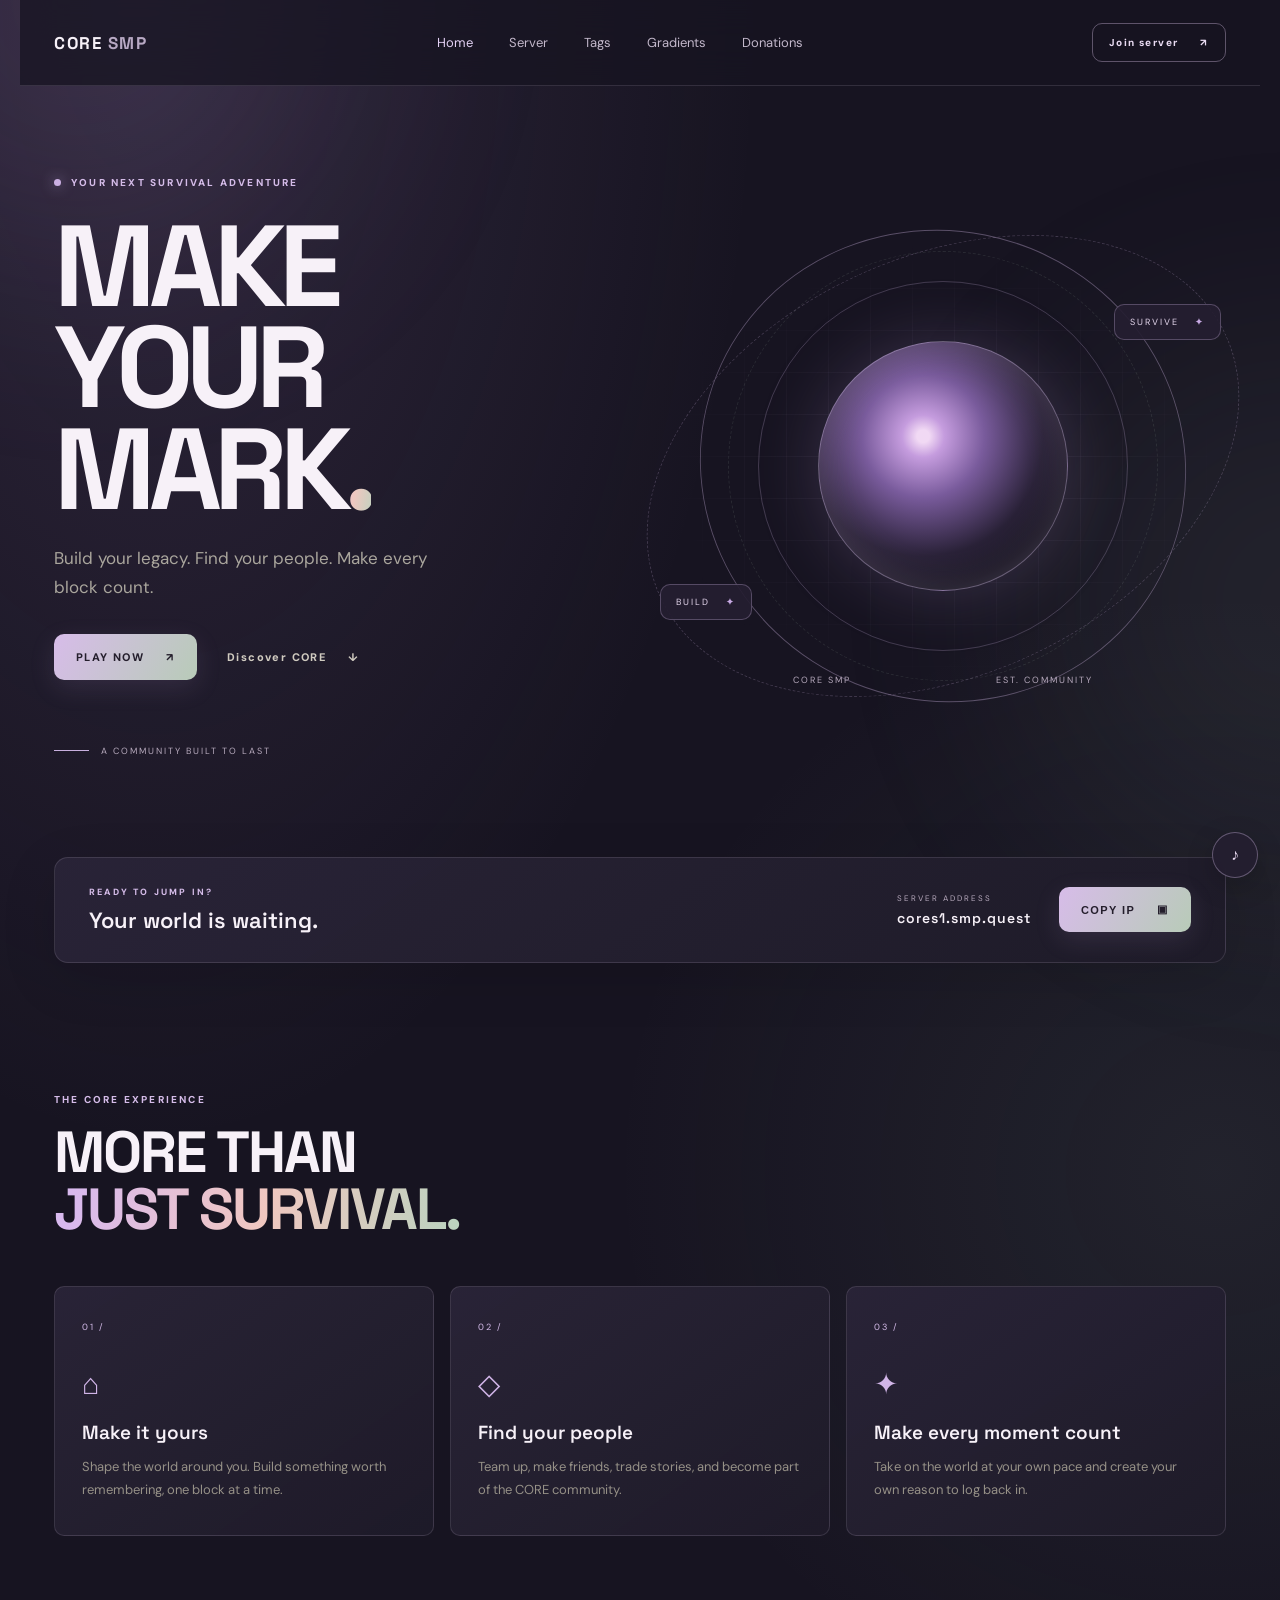
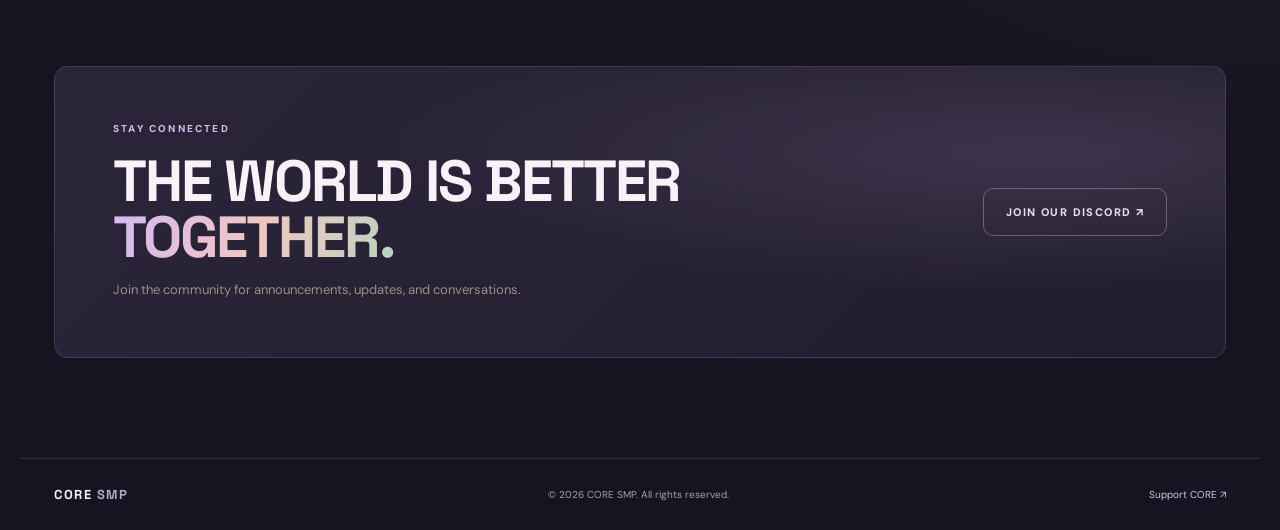
==== commit eb64148f: "Add Tags and Gradients navigation" ====
--- a/index.html
+++ b/index.html
@@ -16,9 +16,7 @@
   <header class="site-header">
     <a class="brand" href="index.html" aria-label="CORE SMP home"><span class="brand-mark">C</span><span>CORE<span class="brand-muted"> SMP</span></span></a>
     <button class="menu-toggle" aria-label="Toggle navigation" aria-expanded="false">☰</button>
-    <nav class="nav-links" aria-label="Main navigation">
-      <a class="active" href="index.html">Home</a><a href="#join">Server</a><a href="store.html">Store</a><a href="donate.html">Donations</a>
-    </nav>
+    <nav class="nav-links" aria-label="Main navigation"><a class="active" href="index.html">Home</a><a href="index.html#join">Server</a><a href="tags.html">Tags</a><a href="gradients.html">Gradients</a><a href="donate.html">Donations</a></nav>
     <a class="button button-small button-outline header-join" href="#join">Join server <span>↗</span></a>
   </header>
 
--- a/styles.css
+++ b/styles.css
@@ -53,3 +53,156 @@
 main{transition:opacity .22s ease,transform .22s ease}
 @media(prefers-reduced-motion:reduce){html{scroll-behavior:auto}*,*:before,*:after{animation-duration:.01ms!important;animation-iteration-count:1!important;transition-duration:.01ms!important}.reveal{opacity:1;transform:none}}
 @media(max-width:650px){.sound-toggle{right:14px;bottom:14px;width:42px;height:42px}}
+
+
+/* Dedicated Trials-inspired donation layout — CORE neutral palette */
+.donate-page{min-height:100vh;background:#f5f1e9;color:#17191d;font-family:var(--font)}
+.donate-page .scroll-progress{background:#17191d;box-shadow:none}
+.donate-page .sound-toggle{background:#fff;color:#17191d;border-color:#d8d0c4}
+.donate-header{height:76px;padding:0 max(28px,calc((100% - 1120px)/2));display:grid;grid-template-columns:1fr auto 1fr;align-items:center;gap:24px;background:#fffdf9;border-bottom:1px solid #e8e1d6;position:relative;z-index:5}
+.donate-brand{display:flex;align-items:center;gap:9px;color:#17191d;font-family:var(--display);font-size:14px;letter-spacing:-.3px;white-space:nowrap}
+.donate-brand-mark{width:23px;height:23px;display:grid;place-items:center;background:#17191d;color:#fff;font-weight:700;font-size:14px;transform:skew(-5deg)}
+.donate-nav{display:flex;align-items:center;gap:19px}
+.donate-nav a{font-size:11px;font-weight:700;color:#626773;white-space:nowrap}
+.donate-nav a:hover{color:#111}
+.donate-nav .donate-nav-active{background:#191b20;color:#fff;padding:9px 13px;border-radius:5px}
+.store-home-link{justify-self:end;background:#eee6da;border:1px solid #dfd3c3;border-radius:5px;padding:8px 12px;font-size:10px;font-weight:800;color:#292a2d}
+.donate-page .menu-toggle{display:none}
+.donate-main{width:min(465px,calc(100% - 32px));margin:18px auto 55px;display:flex;flex-direction:column;gap:12px}
+.donate-panel{background:#fffdf9;border:1px solid #e4dbcf;border-radius:10px;padding:16px 17px;box-shadow:0 2px 7px rgba(50,39,25,.045)}
+.donate-panel h1,.donate-panel h2{font:700 17px/1.25 var(--display);letter-spacing:-.35px;margin:0 0 4px;color:#17191d}
+.donate-subtitle{font-size:10px;color:#7b8190;margin:0 0 12px;line-height:1.5}
+.donate-table-head{display:grid;grid-template-columns:38px 1fr 70px;gap:10px;padding:8px 9px;font-size:8px;font-weight:800;letter-spacing:.7px;color:#737987;border:1px solid #e9e0d5;background:#f8f4ed;border-radius:6px}
+.donate-table-head span:last-child{text-align:right}
+.donate-empty{padding:23px 12px;text-align:center;color:#777d88;font-size:11px;line-height:1.6}
+.amount-panel{padding:17px 17px 18px}
+.amount-panel h2{font-size:17px}
+.donate-amount{text-align:center;font:700 30px var(--display);letter-spacing:-1.4px;margin:14px 0 15px;color:#17191d}
+.donate-slider{width:100%;height:5px;accent-color:#20232a;cursor:pointer;margin:5px 0}
+.slider-limits{display:flex;justify-content:space-between;color:#858a95;font-size:8px;margin-top:4px}
+.amount-presets{display:flex;gap:6px;margin:11px 0 12px}
+.amount-presets button{border:1px solid #e5dacc;border-radius:5px;background:#fffdf9;color:#30333a;padding:6px 9px;font-size:9px;font-weight:800;cursor:pointer}
+.amount-presets button:hover,.amount-presets button.selected{background:#20232a;color:white;border-color:#20232a}
+.donate-label{display:block;font-size:9px;font-weight:800;color:#292d34;margin:10px 0 5px}
+.custom-amount-wrap{display:flex;align-items:center;gap:5px;width:83px;height:29px;padding:0 8px;border:1px solid #ddd2c3;border-radius:5px;background:white;font-size:10px;font-weight:700}
+.custom-amount-wrap input{width:100%;border:0;outline:0;background:transparent;color:#20232a;font:600 10px var(--font);min-width:0}
+.username-input{width:100%;height:35px;border:1px solid #ddd2c3;border-radius:5px;background:#fff;color:#20232a;padding:0 10px;font:11px var(--font);outline:none}
+.username-input:focus,.custom-amount-wrap:focus-within{border-color:#777}
+.donate-notice{margin-top:12px;padding:10px;border-radius:6px;background:#f0e8dc;color:#737987;font-size:9px;line-height:1.55}
+.donate-notice strong{color:#282b31}
+.donate-disabled-button{width:100%;margin-top:12px;border:1px solid #d9d1c5;border-radius:6px;background:#e6e1d9;color:#88847d;padding:12px;font-size:9px;font-weight:800;letter-spacing:.8px;cursor:not-allowed}
+.donate-footer{width:min(1120px,calc(100% - 40px));margin:0 auto;padding:19px 0;border-top:1px solid #e2d9cd;display:flex;align-items:center;justify-content:space-between;gap:14px;color:#777d88;font-size:9px}
+.donate-footer a{font-weight:800;color:#252830}
+@media(max-width:760px){.donate-header{height:68px;grid-template-columns:1fr auto;padding:0 17px}.donate-header .menu-toggle{display:block;grid-column:2;grid-row:1;color:#222;margin:0}.donate-header .donate-nav{display:none;position:absolute;top:67px;left:0;right:0;background:#fffdf9;padding:18px;flex-direction:column;align-items:flex-start;border-bottom:1px solid #e8e1d6}.donate-header .donate-nav.open{display:flex}.store-home-link{display:none}.donate-main{margin-top:15px}.donate-footer{flex-wrap:wrap}.donate-footer span{order:3;width:100%}}
+
+
+/* ===== Cozy CORE refresh: warm plum, lavender, sage and peach ===== */
+:root{
+  --bg:#171421;--panel:#211d2d;--panel2:#292438;
+  --gold:#c8a9e8;--gold2:#e4d2f5;--text:#f7f1f8;--muted:#b9adbf;
+  --line:rgba(236,220,246,.13);--silver:#d9c9e6;--glow:rgba(190,157,220,.18);
+}
+body{background:radial-gradient(ellipse at 12% 0%,rgba(151,119,177,.18),transparent 38%),radial-gradient(ellipse at 95% 55%,rgba(132,164,145,.10),transparent 35%),var(--bg);color:var(--text)}
+.ambient-one{background:#b99bd6;opacity:.11}.ambient-two{background:#9dbda6;opacity:.09}
+.site-header{border-color:var(--line);background:rgba(23,20,33,.76);backdrop-filter:blur(18px)}
+.brand-mark{display:none}
+.brand{letter-spacing:1.5px}.brand-muted{color:#b8a9c4}
+.nav-links{color:#c3b8cb}.nav-links a:hover,.nav-links a.active{color:#e4d2f5}
+.button-gold{background:linear-gradient(120deg,#d7bce9,#b8cbb8);border:0;color:#241e2c;border-radius:9px;box-shadow:0 8px 26px rgba(185,157,207,.13)}
+.button-gold:hover{background:linear-gradient(120deg,#e5d0f3,#c9d9c9);box-shadow:0 10px 30px rgba(185,157,207,.2)}
+.button-outline{border:1px solid rgba(212,190,226,.38);color:#eadcf3;border-radius:9px}
+.button-outline:hover{background:rgba(202,177,222,.1);border-color:#d8c2e9}
+.eyebrow,.section-kicker,.feature-number,.tier-label,.tier-soon,.status-icon{color:#d5bce9}
+.live-dot{background:#cbb0e3;box-shadow:0 0 13px rgba(203,176,227,.65)}
+.gold{background:linear-gradient(100deg,#d8b9ee 5%,#f0c7c0 52%,#b9d3bf 100%);background-clip:text;-webkit-background-clip:text;color:transparent}
+.hero h1,.store-hero h1{letter-spacing:-.065em}
+.hero-art{filter:none}
+.core-emblem{width:250px;height:250px;border:1px solid rgba(220,197,239,.42);border-radius:50%;transform:none;background:radial-gradient(circle at 42% 38%,#f1d9f4 0 3%,#c59cde 10%,#795b9c 29%,#292137 57%,#171421 72%);box-shadow:0 0 65px rgba(174,139,205,.22),inset 0 0 40px rgba(241,217,244,.2)}
+.core-emblem:before{inset:-15px;border:1px solid rgba(216,190,235,.35);border-radius:50%;transform:rotate(22deg) scaleX(.82)}
+.core-emblem:after{inset:-29px;border:1px dashed rgba(216,190,235,.22);border-radius:50%;transform:rotate(-25deg) scaleY(.84)}
+.core-emblem span{display:none}
+.orbit{border-color:rgba(210,186,229,.23)}.orbit-two{border-color:rgba(185,211,191,.23)}
+.art-grid{background-image:linear-gradient(rgba(211,190,229,.07) 1px,transparent 1px),linear-gradient(90deg,rgba(211,190,229,.07) 1px,transparent 1px)}
+.floating-chip{background:rgba(37,31,49,.9);border:1px solid rgba(216,190,235,.28);border-radius:8px;color:#e5d7ed}
+.floating-chip b{color:#c7a9e3}
+.join-strip,.feature-card,.community-banner,.store-status,.tier-card{background:linear-gradient(145deg,rgba(42,36,56,.94),rgba(30,27,41,.96));border:1px solid var(--line);border-radius:14px}
+.join-strip{box-shadow:0 15px 55px rgba(0,0,0,.12)}
+.address-label,.hero-note,.art-caption,.store-status small{color:#b7aabd}
+.note-line{background:#c9b0df}
+.feature-card{transition:transform .35s cubic-bezier(.2,.7,.2,1),border-color .3s,box-shadow .3s}
+.feature-card:hover,.tier-card:hover{border-color:rgba(211,184,232,.48);box-shadow:0 18px 45px rgba(8,6,14,.22)}
+.feature-icon,.tier-card li:before{color:#d1b5e8}
+.community-banner{background:radial-gradient(ellipse at 85% 30%,rgba(190,161,215,.16),transparent 48%),linear-gradient(135deg,#2b2539,#211d2d)}
+.store-status{background:rgba(43,37,56,.88)}
+.store-status strong{color:#e4d2f5}
+.tier-featured{border-color:rgba(205,178,226,.45);background:linear-gradient(145deg,#30283e,#211d2d)}
+.tier-card h3{letter-spacing:-1.4px}
+.site-footer{border-color:var(--line);color:#a99db1}
+.site-footer>a:last-child{color:#d8c2e9}
+.sound-toggle{background:rgba(36,31,48,.9);border-color:rgba(220,197,239,.35);color:#eadcf3;box-shadow:0 8px 28px rgba(0,0,0,.18)}
+.sound-toggle:hover{border-color:#e4d2f5;background:#30283e}
+.scroll-progress{background:linear-gradient(90deg,#c8a9e8,#f0c7c0,#b9d3bf);box-shadow:0 0 12px rgba(200,169,232,.35)}
+.reveal{transform:translateY(18px);transition:opacity .75s ease,transform .75s cubic-bezier(.2,.7,.2,1)}
+.button,.feature-card,.tier-card,.floating-chip{border-radius:10px}
+.tier-card li{border-color:rgba(236,220,246,.08)}
+.store-hero>p,.section-description{color:#c2b7ca}
+.store-status small{color:#b5a9bd}
+.tag-samples,.gradient-samples{display:flex;flex-wrap:wrap;gap:7px;margin:17px 0 20px;min-height:31px;align-items:center}
+.tag-pill{display:inline-flex;align-items:center;padding:7px 10px;border-radius:7px;font-size:9px;font-weight:800;letter-spacing:.5px;color:#241f2d;background:#ded0eb}
+.tag-lilac{background:#ddc8ef}.tag-sage{background:#c7d8c7}.tag-peach{background:#f0cfc4}.tag-blue{background:#c8d7eb}
+.name-sample{font:700 14px var(--display);letter-spacing:-.3px}
+.gradient-lilac{background:linear-gradient(90deg,#d8b8f0,#f1c7dd);background-clip:text;-webkit-background-clip:text;color:transparent}
+.gradient-sunset{background:linear-gradient(90deg,#f0bcae,#e6d29f);background-clip:text;-webkit-background-clip:text;color:transparent}
+.gradient-mint{background:linear-gradient(90deg,#b8ddc9,#d8e8bb);background-clip:text;-webkit-background-clip:text;color:transparent}
+.gradient-ocean{background:linear-gradient(90deg,#a9cde7,#c6b9ed);background-clip:text;-webkit-background-clip:text;color:transparent}
+.donate-page{background:#f5f0e9;color:#282332}
+.donate-page .donate-header{background:#fbf8f3;border-color:#e9dfd5}
+.donate-page .donate-brand-mark{display:none}
+.donate-page .donate-brand{font-size:14px;letter-spacing:1.2px}
+.donate-page .donate-nav .donate-nav-active{background:#51445f;color:#fff;border-radius:8px}
+.donate-page .store-home-link{background:#e9e0ed;border-color:#ddd0e4;color:#51445f;border-radius:8px}
+.donate-page .donate-panel{background:#fffdf9;border:1px solid #e8ded3;border-radius:13px;box-shadow:0 8px 28px rgba(67,49,72,.045)}
+.donate-page .donate-panel h1,.donate-page .donate-panel h2{color:#332a3d}
+.donate-page .donate-table-head{background:#f2ecf4;border-color:#e9dfee;color:#776785;border-radius:8px}
+.donate-page .donate-amount{color:#58476a}
+.donate-page .donate-slider{accent-color:#806b96}
+.donate-page .amount-presets button{border-color:#e6dce9;background:#fffdf9;color:#574b62;border-radius:8px}
+.donate-page .amount-presets button:hover,.donate-page .amount-presets button.selected{background:#756184;border-color:#756184;color:#fff}
+.donate-page .custom-amount-wrap,.donate-page .username-input{border-color:#e3d9e6;border-radius:8px}
+.donate-page .donate-notice{background:#f1eaf2;color:#776b7e;border-radius:8px}
+.donate-page .donate-notice strong{color:#51445f}
+.donate-page .donate-disabled-button{background:#eee8ef;border-color:#e0d6e3;color:#887d8e;border-radius:8px}
+.donate-page .donate-footer{border-color:#e5dcd2}
+.donate-page .donate-footer a{color:#655372}
+@media(max-width:650px){.core-emblem{width:205px;height:205px}.hero-art{transform:scale(.88)}.tag-samples,.gradient-samples{gap:6px}}
+
+
+/* Donation page shares the CORE site palette; only its layout is distinct. */
+.donate-page{background:radial-gradient(ellipse at 12% 0%,rgba(151,119,177,.18),transparent 38%),radial-gradient(ellipse at 95% 55%,rgba(132,164,145,.10),transparent 35%),#171421;color:#f7f1f8}
+.donate-page .donate-header{background:rgba(23,20,33,.82);border-color:rgba(236,220,246,.13);backdrop-filter:blur(18px)}
+.donate-page .donate-brand,.donate-page .donate-nav{color:#f7f1f8}
+.donate-page .donate-brand-mark{display:none}
+.donate-page .donate-nav a{color:#c3b8cb}
+.donate-page .donate-nav a:hover{color:#e4d2f5}
+.donate-page .donate-nav .donate-nav-active{background:rgba(200,169,232,.16);color:#e4d2f5;border:1px solid rgba(200,169,232,.22);border-radius:8px}
+.donate-page .store-home-link{background:linear-gradient(120deg,#d7bce9,#b8cbb8);border:0;color:#241e2c;border-radius:9px}
+.donate-page .donate-panel{background:linear-gradient(145deg,rgba(42,36,56,.96),rgba(30,27,41,.98));border:1px solid rgba(236,220,246,.13);border-radius:14px;box-shadow:0 18px 50px rgba(0,0,0,.18)}
+.donate-page .donate-panel h1,.donate-page .donate-panel h2{color:#f7f1f8}
+.donate-page .donate-subtitle{color:#b9adbf}
+.donate-page .donate-table-head{background:rgba(200,169,232,.1);border:1px solid rgba(200,169,232,.15);color:#d5bce9;border-radius:8px}
+.donate-page .donate-empty{color:#b9adbf}
+.donate-page .donate-amount{color:#e4d2f5}
+.donate-page .donate-slider{accent-color:#c8a9e8}
+.donate-page .slider-limits{color:#b9adbf}
+.donate-page .amount-presets button{border-color:rgba(236,220,246,.18);background:#292438;color:#e8deed;border-radius:8px}
+.donate-page .amount-presets button:hover,.donate-page .amount-presets button.selected{background:#c8a9e8;border-color:#c8a9e8;color:#241e2c}
+.donate-page .donate-label{color:#d5bce9}
+.donate-page .custom-amount-wrap,.donate-page .username-input{border-color:rgba(236,220,246,.18);background:#171421;color:#f7f1f8;border-radius:8px}
+.donate-page .custom-amount-wrap input{color:#f7f1f8}
+.donate-page .username-input::placeholder{color:#887e91}
+.donate-page .donate-notice{background:rgba(200,169,232,.1);color:#c2b7ca;border:1px solid rgba(200,169,232,.13);border-radius:8px}
+.donate-page .donate-notice strong{color:#e4d2f5}
+.donate-page .donate-disabled-button{background:#30283e;border-color:rgba(220,197,239,.18);color:#b9adbf;border-radius:8px}
+.donate-page .donate-footer{border-color:rgba(236,220,246,.13);color:#a99db1}
+.donate-page .donate-footer a{color:#d8c2e9}
+@media(max-width:760px){.donate-page .donate-header .menu-toggle{color:#e8deed}.donate-page .donate-header .donate-nav{background:#211d2d;border-color:rgba(236,220,246,.13)}}
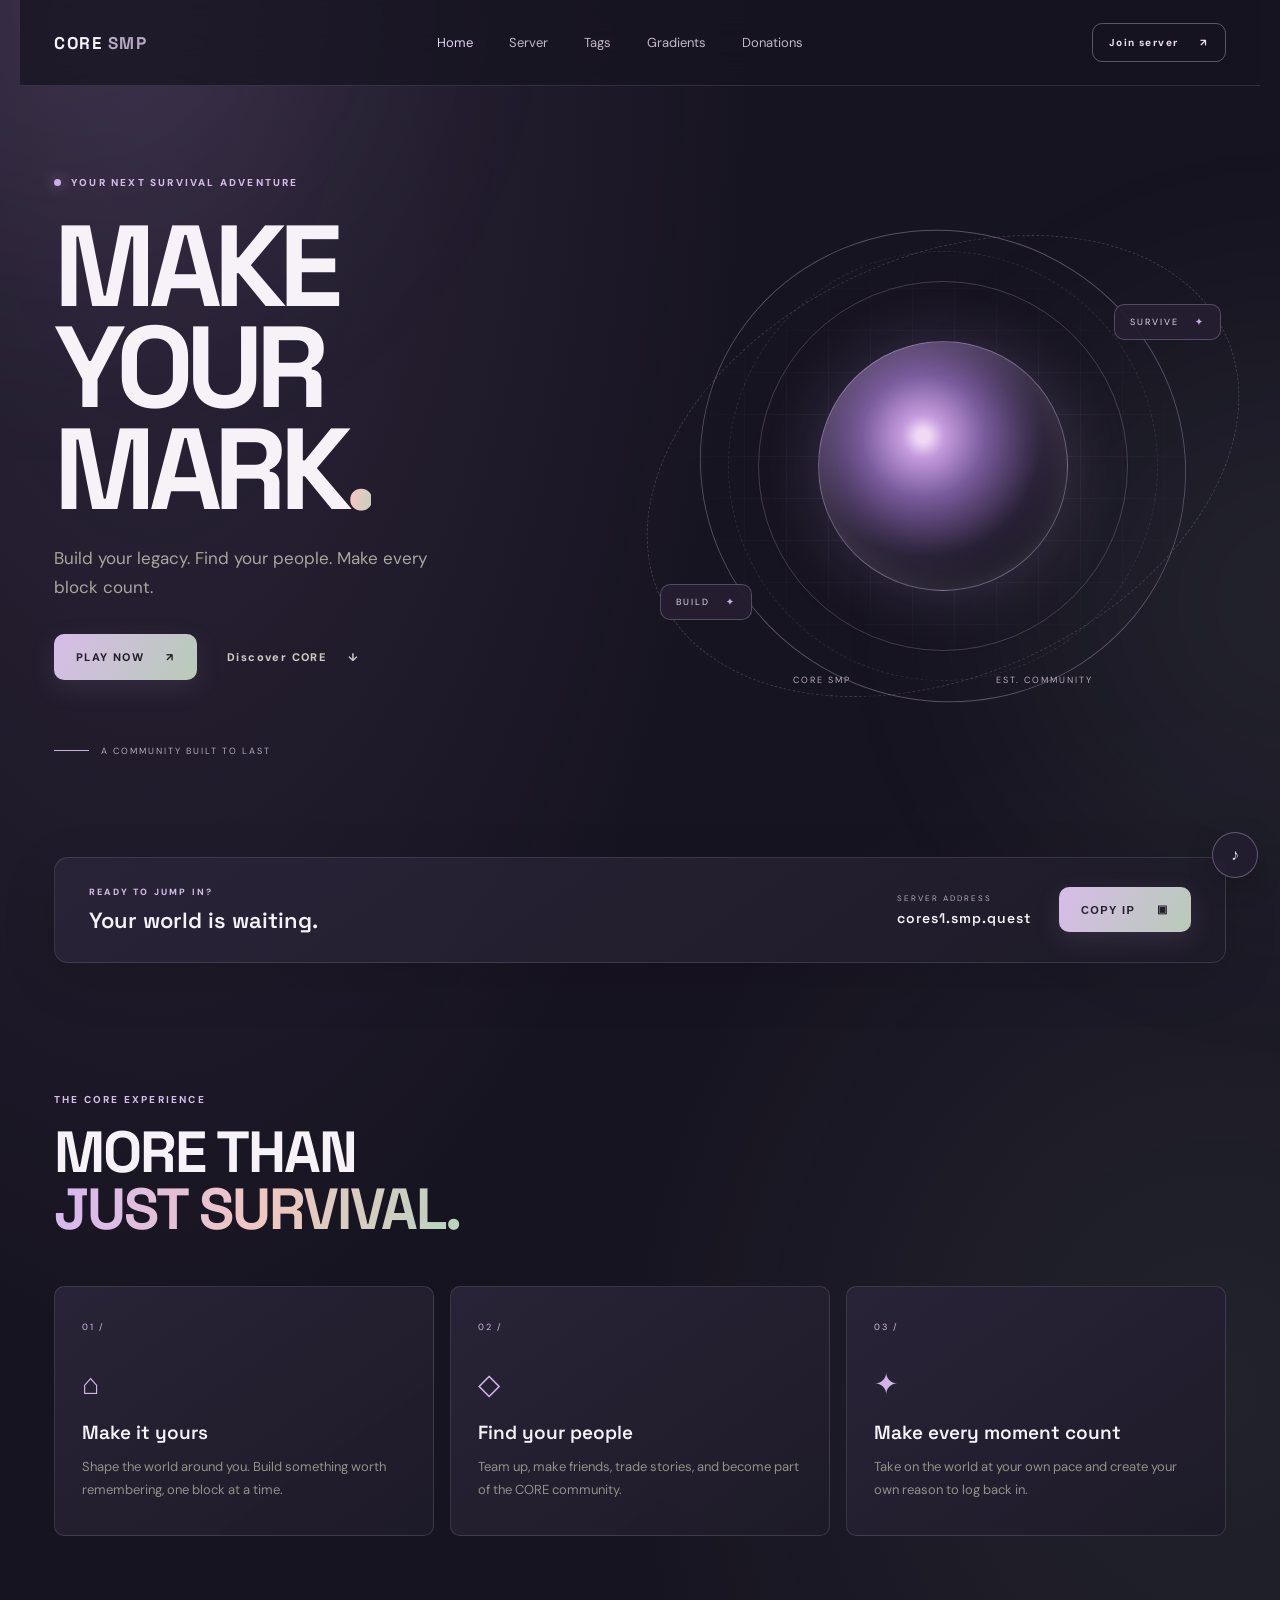
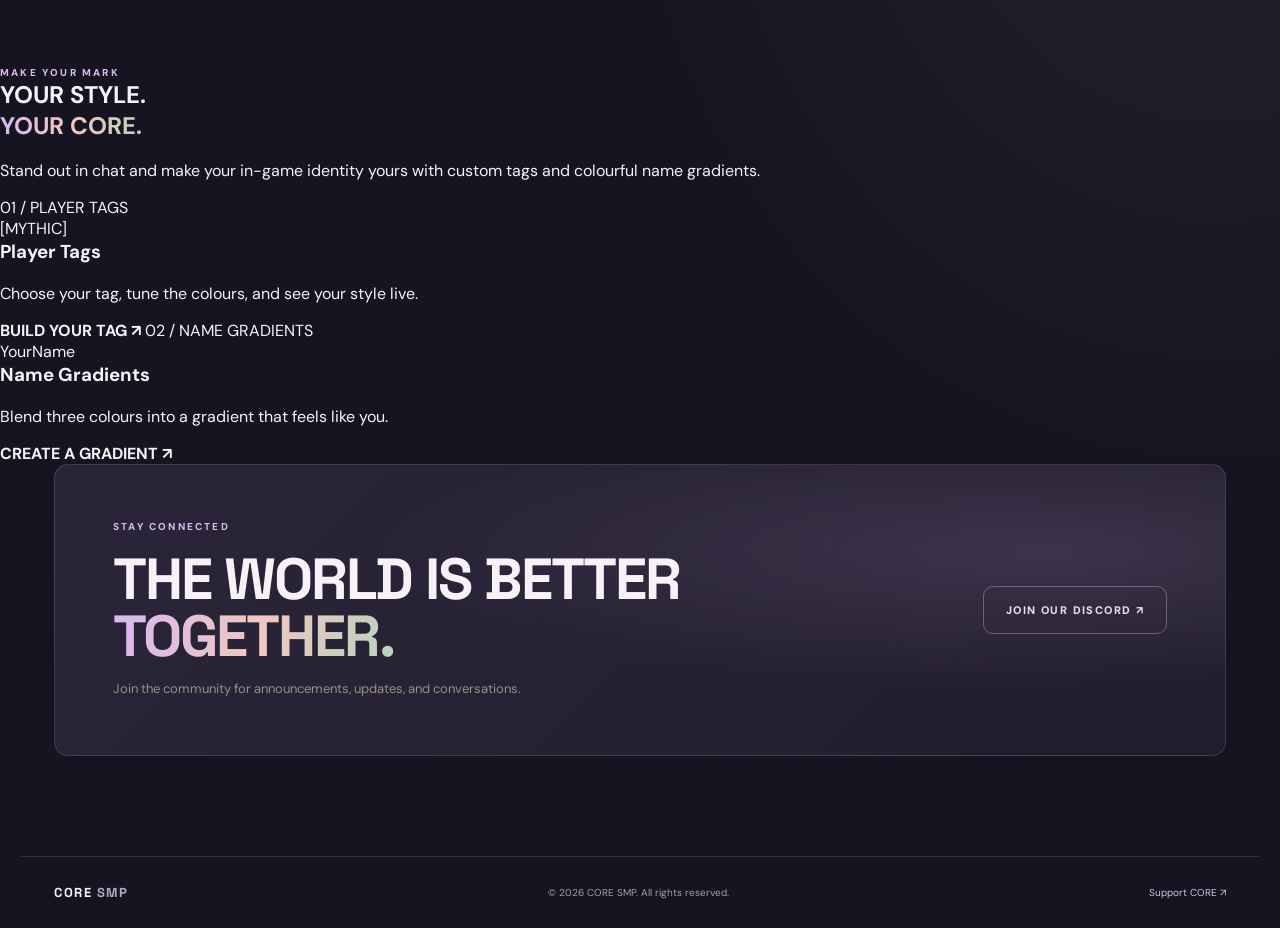
==== commit dbba045a: "Improve homepage with identity showcase" ====
--- a/index.html
+++ b/index.html
@@ -52,6 +52,14 @@
       </div>
     </section>
 
+    <section class="identity-section" id="identity">
+      <div class="identity-heading"><span class="section-kicker">MAKE YOUR MARK</span><h2>YOUR STYLE.<br><span class="gold">YOUR CORE.</span></h2><p>Stand out in chat and make your in-game identity yours with custom tags and colourful name gradients.</p></div>
+      <div class="identity-cards">
+        <a class="identity-card identity-tag-card" href="tags.html"><span class="identity-index">01 / PLAYER TAGS</span><div class="identity-preview"><span>[MYTHIC]</span></div><h3>Player Tags</h3><p>Choose your tag, tune the colours, and see your style live.</p><b>BUILD YOUR TAG ↗</b></a>
+        <a class="identity-card identity-gradient-card" href="gradients.html"><span class="identity-index">02 / NAME GRADIENTS</span><div class="identity-preview"><span>YourName</span></div><h3>Name Gradients</h3><p>Blend three colours into a gradient that feels like you.</p><b>CREATE A GRADIENT ↗</b></a>
+      </div>
+    </section>
+
     <section class="community-banner" id="community">
       <div><span class="section-kicker">STAY CONNECTED</span><h2>THE WORLD IS BETTER<br><span class="gold">TOGETHER.</span></h2><p>Join the community for announcements, updates, and conversations.</p></div>
       <a class="button button-outline" href="https://discord.gg/znxwKpH2S9" target="_blank" rel="noopener noreferrer">JOIN OUR DISCORD ↗</a>
--- a/styles.css
+++ b/styles.css
@@ -206,3 +206,87 @@
 .donate-page .donate-footer{border-color:rgba(236,220,246,.13);color:#a99db1}
 .donate-page .donate-footer a{color:#d8c2e9}
 @media(max-width:760px){.donate-page .donate-header .menu-toggle{color:#e8deed}.donate-page .donate-header .donate-nav{background:#211d2d;border-color:rgba(236,220,246,.13)}}
+
+
+/* Dedicated CORE Tags and Gradients catalog pages */
+.catalog-page{background:radial-gradient(ellipse at 10% 0%,rgba(174,139,205,.18),transparent 38%),radial-gradient(ellipse at 95% 55%,rgba(132,164,145,.1),transparent 35%),#171421}
+.catalog-main{width:min(1080px,calc(100% - 40px));margin:0 auto 90px}
+.catalog-intro{padding:65px 0 30px}
+.catalog-intro h1{font:700 clamp(42px,7vw,76px)/1 var(--display);letter-spacing:-.06em;margin:20px 0 12px}
+.catalog-intro p{max-width:620px;color:#c2b7ca;font-size:14px;line-height:1.7;margin:0}
+.customizer-card{padding:24px;background:linear-gradient(145deg,rgba(42,36,56,.97),rgba(30,27,41,.98));border:1px solid rgba(236,220,246,.16);border-radius:16px;box-shadow:0 18px 55px rgba(0,0,0,.18)}
+.customizer-heading{display:flex;justify-content:space-between;align-items:flex-start;gap:15px}
+.customizer-heading h2{font:700 18px var(--display);margin:0 0 5px}
+.customizer-heading p{font-size:11px;color:#b9adbf;margin:0}
+.preview-only-price{font-size:9px;letter-spacing:1.4px;font-weight:800;color:#d8c2e9;border:1px solid rgba(216,194,233,.25);padding:8px 10px;border-radius:7px}
+.minecraft-preview{height:125px;margin:18px 0 16px;border:1px solid rgba(236,220,246,.14);border-radius:10px;background:linear-gradient(135deg,#f0e9f3,#e7e3ed);display:grid;place-items:center;overflow:hidden}
+.pixel-tag,.pixel-name{font-family:monospace;font-weight:1000;font-size:clamp(20px,3vw,31px);letter-spacing:-1.5px;color:#38bdf8;text-shadow:2px 2px 0 #292438,-1px -1px 0 #292438,2px 3px 0 #292438}
+.pixel-tag{background:linear-gradient(90deg,var(--tag-one,#38bdf8),var(--tag-two,#a78bfa));background-clip:text;-webkit-background-clip:text;color:transparent}
+.pixel-name{background:linear-gradient(90deg,var(--name-one,#34d399),var(--name-two,#38bdf8),var(--name-three,#818cf8));background-clip:text;-webkit-background-clip:text;color:transparent}
+.customizer-controls{display:grid;grid-template-columns:minmax(180px,1fr) 100px 100px;gap:12px;align-items:end}
+.customizer-controls label{display:flex;flex-direction:column;gap:7px;font-size:10px;font-weight:800;color:#e8deed}
+.customizer-controls label span{font-weight:500;color:#b9adbf}
+.customizer-controls input[type=text]{height:39px;border:1px solid rgba(236,220,246,.2);border-radius:8px;background:#171421;color:#fff;padding:0 12px;font:12px var(--font);min-width:0}
+.customizer-controls input[type=color]{width:100%;height:39px;padding:4px;border:1px solid rgba(236,220,246,.2);border-radius:8px;background:#171421;cursor:pointer}
+.gradient-controls{grid-template-columns:minmax(180px,1.5fr) repeat(3,minmax(65px,90px))}
+.preview-note{font-size:10px;color:#b9adbf;margin-top:15px}
+.catalog-toolbar{display:flex;justify-content:space-between;align-items:center;gap:15px;margin:18px 0 12px;padding:10px 12px;background:rgba(42,36,56,.85);border:1px solid var(--line);border-radius:11px}
+.catalog-tabs{display:flex;gap:7px;flex-wrap:wrap}
+.catalog-tab{font-size:9px;font-weight:800;color:#c3b8cb;background:#30283e;border-radius:7px;padding:8px 11px}
+.catalog-tab.active{background:#d8c2e9;color:#241e2c}
+.catalog-search{width:190px;max-width:45%;height:32px;border:1px solid rgba(236,220,246,.2);border-radius:7px;background:#171421;color:#fff;padding:0 10px;font:10px var(--font)}
+.design-grid{display:grid;grid-template-columns:repeat(4,minmax(0,1fr));gap:13px}
+.design-card{overflow:hidden;border:1px solid rgba(236,220,246,.16);border-radius:12px;background:linear-gradient(145deg,#2a2438,#211d2d);transition:transform .25s,border-color .25s,box-shadow .25s}
+.design-card:hover{transform:translateY(-3px);border-color:rgba(216,194,233,.48);box-shadow:0 14px 35px rgba(0,0,0,.18)}
+.design-art{height:135px;display:grid;place-items:center;background:linear-gradient(135deg,#f0e9f3,#e7e3ed);border-bottom:1px solid rgba(236,220,246,.12);overflow:hidden}
+.design-art .pixel-tag,.design-art .pixel-name{font-size:clamp(16px,2vw,24px)}
+.design-info{display:flex;justify-content:space-between;align-items:center;gap:8px;padding:13px}
+.design-info strong{font-size:11px}.design-info span{font-size:9px;color:#b9adbf;text-align:right}
+.sample-arena{background-image:linear-gradient(90deg,#f472b6,#be185d);background-clip:text;-webkit-background-clip:text;color:transparent}
+.sample-fox{background-image:linear-gradient(90deg,#fb923c,#facc15);background-clip:text;-webkit-background-clip:text;color:transparent}
+.sample-combat{background-image:linear-gradient(90deg,#334155,#94a3b8);background-clip:text;-webkit-background-clip:text;color:transparent}
+.sample-blitz{background-image:linear-gradient(90deg,#2563eb,#22d3ee);background-clip:text;-webkit-background-clip:text;color:transparent}
+.sample-strike{background-image:linear-gradient(90deg,#a16207,#fde047);background-clip:text;-webkit-background-clip:text;color:transparent}
+.sample-fury{background-image:linear-gradient(90deg,#a21caf,#f0abfc);background-clip:text;-webkit-background-clip:text;color:transparent}
+.sample-rampage{background-image:linear-gradient(90deg,#991b1b,#fb7185);background-clip:text;-webkit-background-clip:text;color:transparent}
+.sample-tactic{background-image:linear-gradient(90deg,#047857,#6ee7b7);background-clip:text;-webkit-background-clip:text;color:transparent}
+.gradient-arena{background-image:linear-gradient(90deg,#be185d,#f9a8d4);background-clip:text;-webkit-background-clip:text;color:transparent}
+.gradient-fox{background-image:linear-gradient(90deg,#c2410c,#fbbf24);background-clip:text;-webkit-background-clip:text;color:transparent}
+.gradient-combat{background-image:linear-gradient(90deg,#334155,#cbd5e1);background-clip:text;-webkit-background-clip:text;color:transparent}
+.gradient-blitz{background-image:linear-gradient(90deg,#1d4ed8,#22d3ee);background-clip:text;-webkit-background-clip:text;color:transparent}
+.gradient-strike{background-image:linear-gradient(90deg,#a16207,#fef08a);background-clip:text;-webkit-background-clip:text;color:transparent}
+.gradient-fury{background-image:linear-gradient(90deg,#86198f,#f0abfc);background-clip:text;-webkit-background-clip:text;color:transparent}
+.gradient-rampage{background-image:linear-gradient(90deg,#991b1b,#fb923c);background-clip:text;-webkit-background-clip:text;color:transparent}
+.gradient-tactic{background-image:linear-gradient(90deg,#065f46,#5eead4);background-clip:text;-webkit-background-clip:text;color:transparent}
+.catalog-switch{margin-top:38px;padding:28px 30px;border:1px solid var(--line);border-radius:14px;background:linear-gradient(120deg,#30283e,#211d2d);display:flex;justify-content:space-between;align-items:center;gap:20px}
+.catalog-switch h2{font:600 23px var(--display);margin:8px 0}.catalog-switch p{font-size:12px;color:#b9adbf;margin:0}
+.collection-links{display:grid;grid-template-columns:repeat(2,minmax(0,1fr));gap:16px}
+.collection-link{display:block;padding:30px;border:1px solid var(--line);border-radius:15px;background:linear-gradient(145deg,#30283e,#211d2d);transition:transform .25s,border-color .25s}
+.collection-link:hover{transform:translateY(-4px);border-color:rgba(216,194,233,.5)}
+.collection-number{font-size:9px;letter-spacing:1.5px;color:#d8c2e9;font-weight:800}
+.collection-link h3{font:700 30px var(--display);margin:24px 0 8px}
+.collection-link p{font-size:12px;color:#b9adbf;line-height:1.7;max-width:360px}
+.collection-link>span:last-child{font-size:9px;font-weight:800;letter-spacing:1px;color:#e4d2f5}
+@media(max-width:760px){.catalog-main{width:calc(100% - 32px)}.design-grid{grid-template-columns:repeat(2,minmax(0,1fr))}.customizer-controls,.gradient-controls{grid-template-columns:1fr 1fr}.customizer-controls label:first-child{grid-column:1/-1}.catalog-switch{align-items:flex-start;flex-direction:column}.collection-links{grid-template-columns:1fr}}
+@media(max-width:420px){.catalog-toolbar{align-items:stretch;flex-direction:column}.catalog-search{max-width:none;width:100%}.design-info{align-items:flex-start;flex-direction:column}.design-info span{text-align:left}.customizer-card{padding:16px}}
+
+
+/* Cumulative donation reward tiers */
+.donate-rewards{width:min(1040px,calc(100% - 40px));margin:38px auto 72px}
+.rewards-heading{text-align:center;margin-bottom:22px}
+.rewards-kicker{font-size:9px;letter-spacing:2px;font-weight:800;color:#c8a9e8}
+.rewards-heading h2{font:700 clamp(25px,4vw,36px)/1.1 var(--display);letter-spacing:-1px;margin:10px 0 7px;color:#f7f1f8}
+.rewards-heading h2 span{color:#d8c2e9}
+.rewards-heading p{font-size:12px;color:#b9adbf;margin:0}
+.reward-tier-grid{display:grid;grid-template-columns:repeat(3,minmax(0,1fr));gap:15px}
+.reward-tier{position:relative;overflow:hidden;padding:22px 21px 20px;border:1px solid rgba(236,220,246,.15);border-radius:14px;background:linear-gradient(145deg,rgba(42,36,56,.97),rgba(30,27,41,.98));box-shadow:0 14px 38px rgba(0,0,0,.14)}
+.reward-tier:before{content:"";position:absolute;inset:0 0 auto;height:3px;background:var(--tier-accent)}
+.reward-vip{--tier-accent:#c68a65}.reward-vip-plus{--tier-accent:#c4cbd8}.reward-core{--tier-accent:#e2b85f}
+.reward-tier-top{display:flex;justify-content:space-between;align-items:center}
+.reward-medal{font-size:22px}.reward-threshold{font-size:12px;font-weight:800;color:#e4d2f5;background:rgba(200,169,232,.1);padding:7px 10px;border-radius:7px}
+.reward-tier h3{font:700 25px var(--display);margin:12px 0 13px;color:#fff}
+.reward-tier ul{list-style:none;padding:0;margin:0;display:grid;gap:11px}
+.reward-tier li{font-size:12px;color:#e4dce8;line-height:1.45}
+.reward-includes{font-size:10px;font-weight:800;color:#d8c2e9;margin:-5px 0 13px}
+.rewards-footnote{text-align:center;font-size:11px;line-height:1.7;color:#c2b7ca;margin:20px auto 0;max-width:720px}
+@media(max-width:720px){.reward-tier-grid{grid-template-columns:1fr}.donate-rewards{width:calc(100% - 32px)}.reward-tier{padding:20px}}
